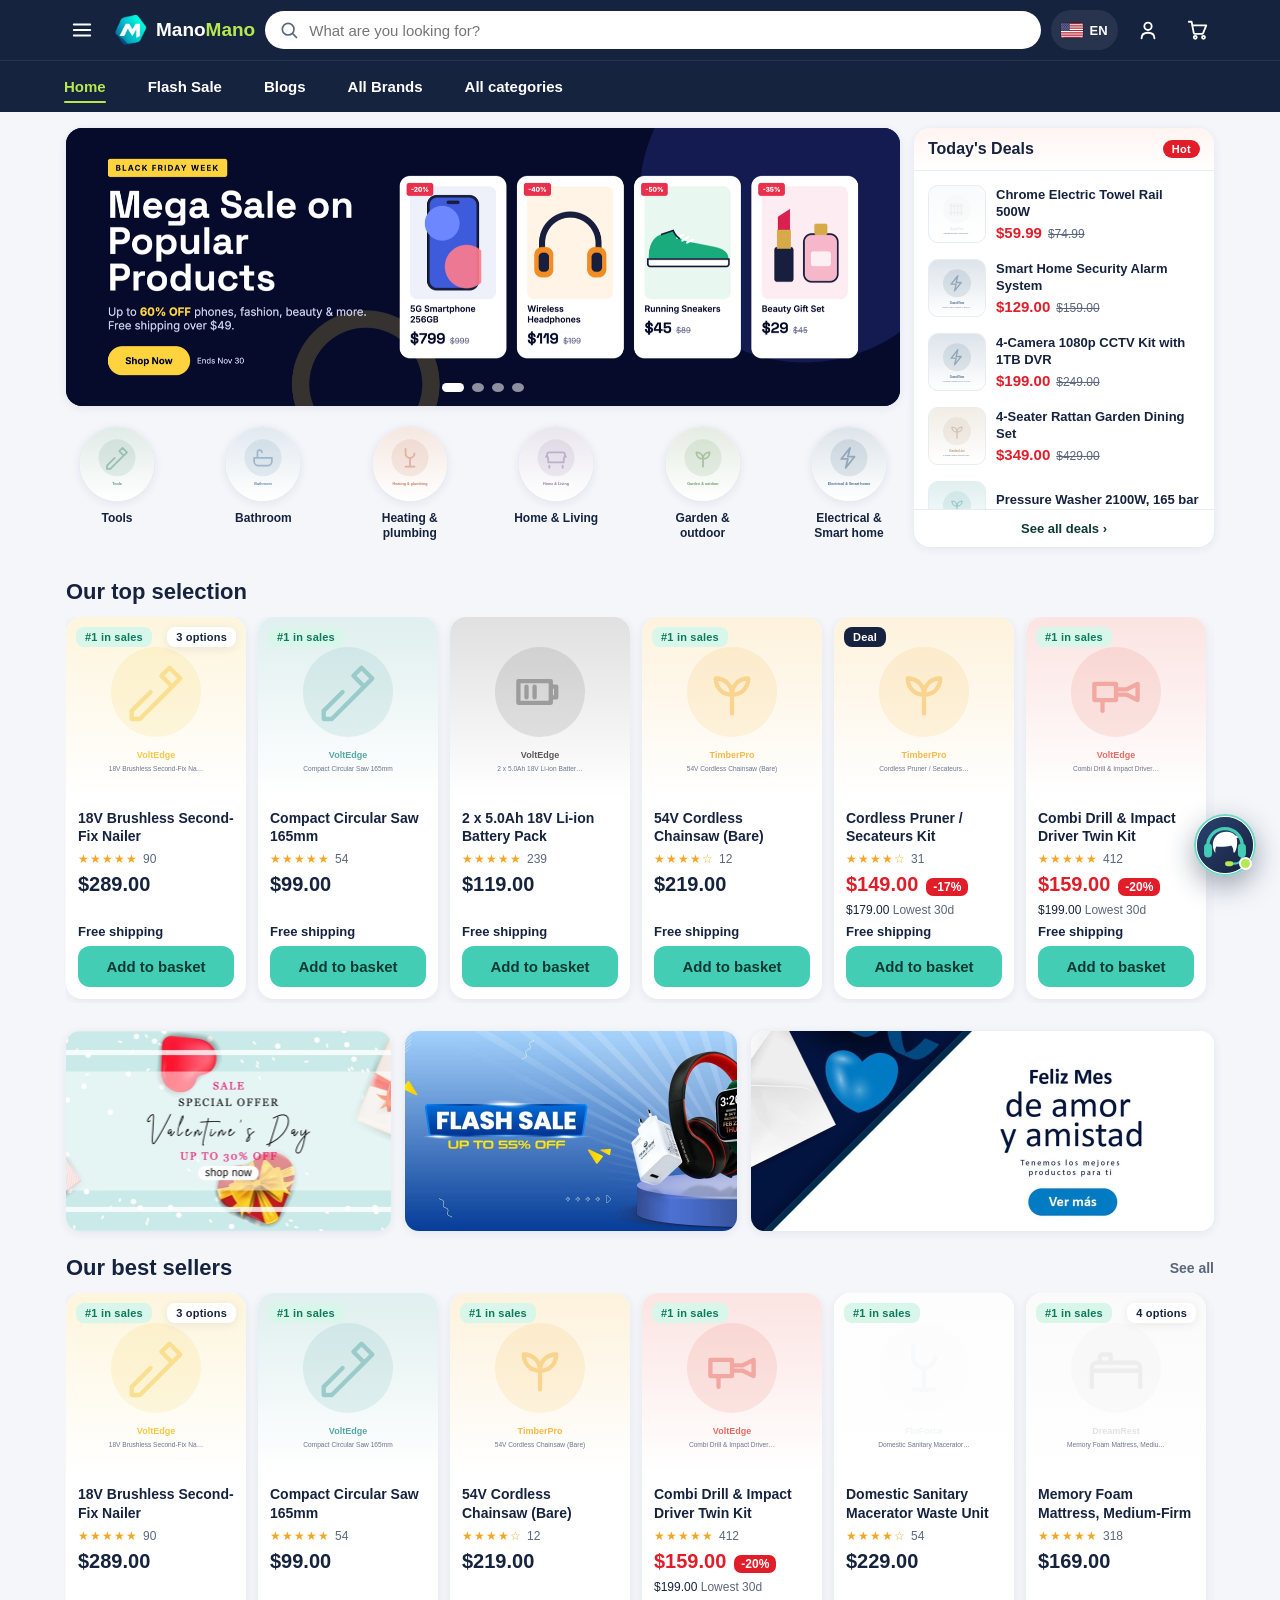
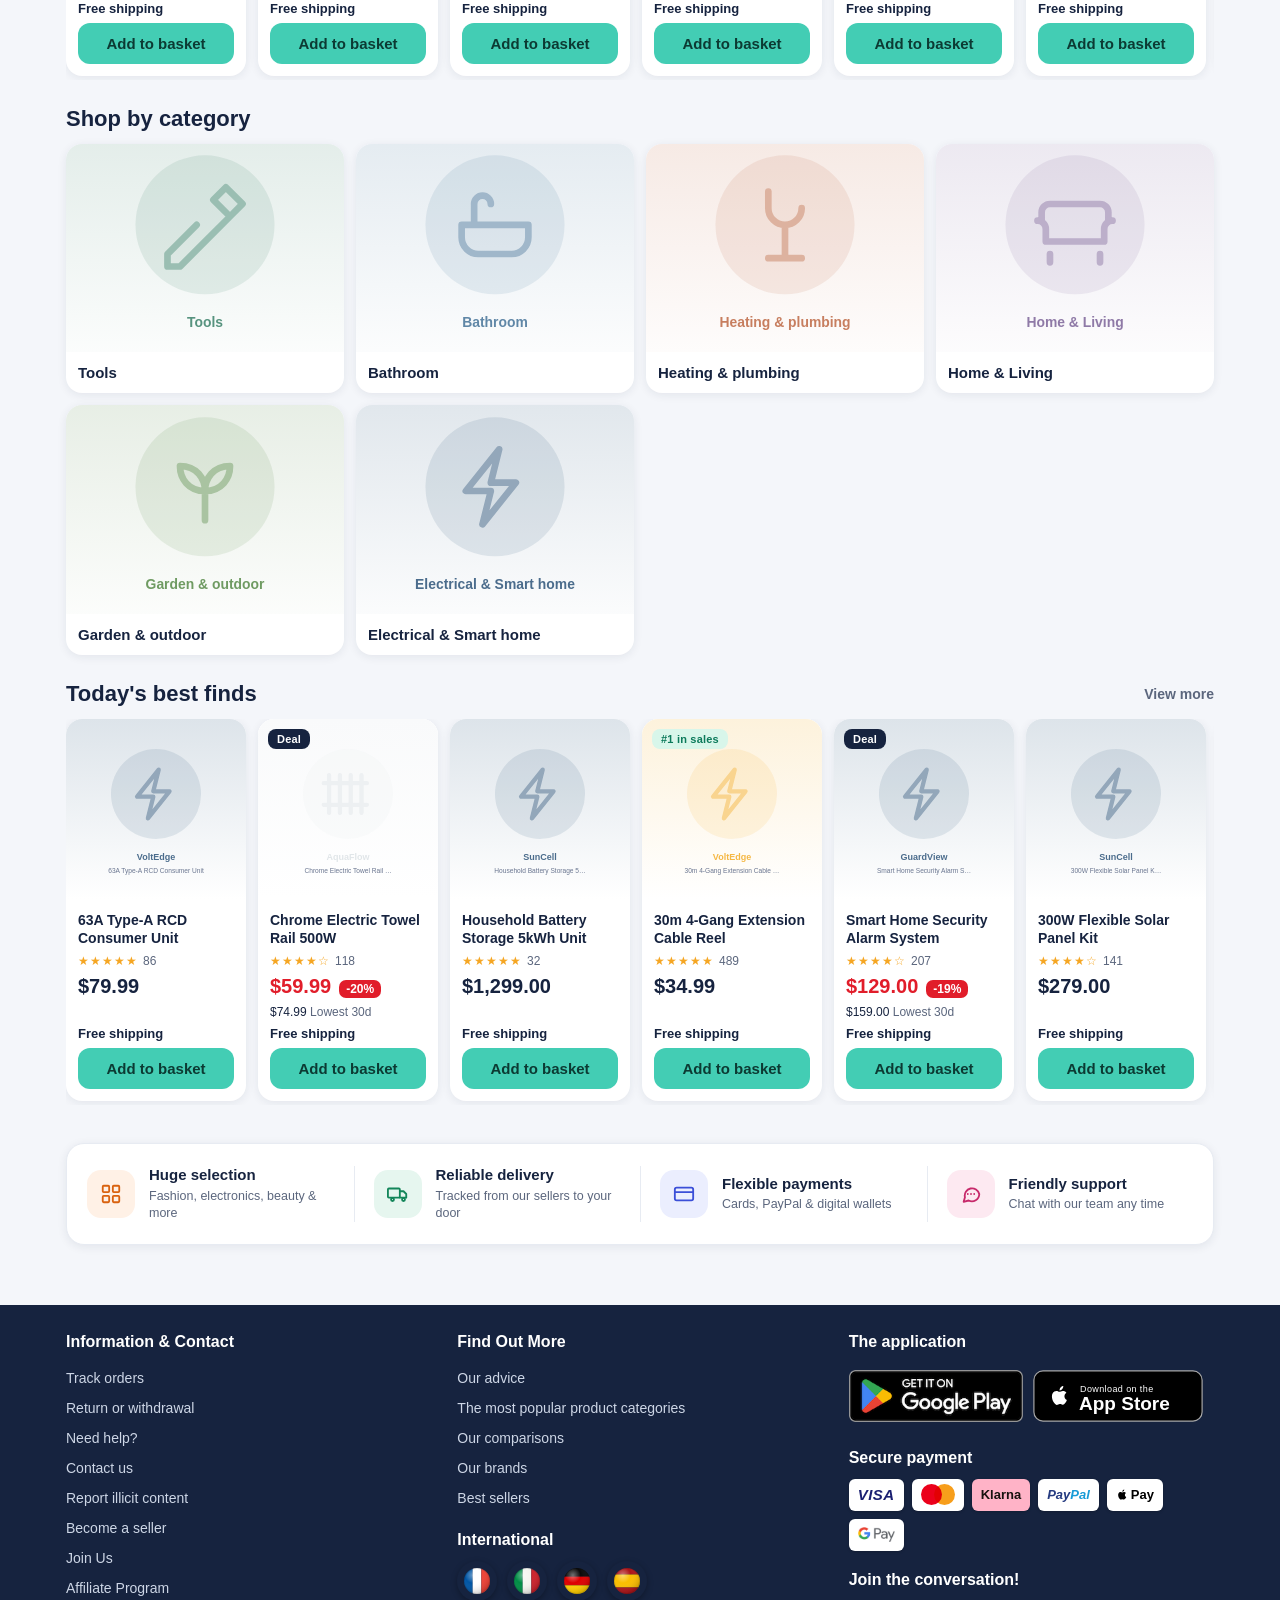
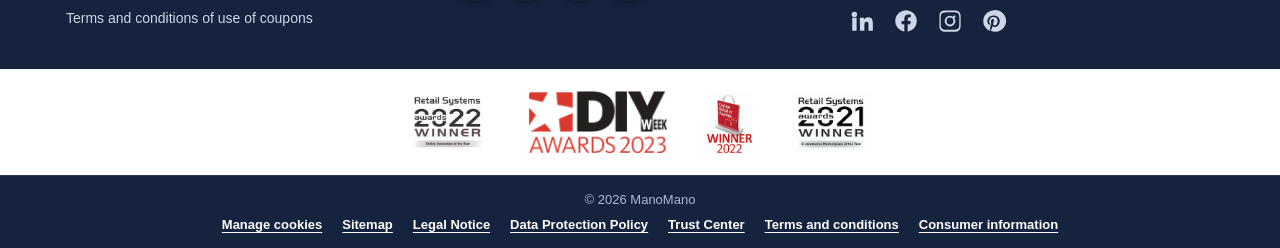
==== index.html @ 6d40d340 "add visitors4" ====
<!doctype html>
<html lang="en" data-theme="light">
<head>
<meta charset="utf-8">
<meta name="viewport" content="width=device-width, initial-scale=1, viewport-fit=cover">
<title>ManoMano — DIY, home & garden</title>
<meta name="description" content="ManoMano — DIY, home improvement, garden and tools at smart prices.">
<meta name="theme-color" content="#16233f">
<link rel="manifest" href="manifest.webmanifest">
<link rel="icon" href="images/logo-64.png" type="image/png">
<link rel="apple-touch-icon" href="images/logo-192.png">
<link rel="stylesheet" href="css/styles.css?v=20261128r">
</head>
<body>
<div id="site-header"></div>

<main class="wrap">
  <div class="hero-row">
  <div class="hero-left">
  <section class="hero-carousel" id="heroCarousel" aria-label="Promotions" aria-roledescription="carousel">
    <div class="hc-viewport">
      <div class="hc-track" id="hcTrack">
        <a class="hc-slide" href="deals.html"><img src="images/banner-1.png" alt="Mega sale on popular products — up to 60% off" width="1600" height="533" fetchpriority="high"></a>
        <a class="hc-slide" href="deals.html"><img src="images/banner-2.png" alt="New season styles — buy 2, get 1 free" width="1600" height="533" loading="lazy"></a>
        <a class="hc-slide" href="deals.html"><img src="images/banner-3.png" alt="Beauty week — up to 45% off" width="1600" height="533" loading="lazy"></a>
        <a class="hc-slide" href="deals.html"><img src="images/banner-4.png" alt="The latest smartphones from $699" width="1600" height="533" loading="lazy"></a>
      </div>
    </div>
    <button class="hc-arrow hc-prev" type="button" aria-label="Previous banner"><svg width="26" height="26" viewBox="0 0 24 24" fill="none" stroke="currentColor" stroke-width="2.4" stroke-linecap="round" stroke-linejoin="round"><path d="M15 18l-6-6 6-6"/></svg></button>
    <button class="hc-arrow hc-next" type="button" aria-label="Next banner"><svg width="26" height="26" viewBox="0 0 24 24" fill="none" stroke="currentColor" stroke-width="2.4" stroke-linecap="round" stroke-linejoin="round"><path d="M9 18l6-6-6-6"/></svg></button>
    <div class="hc-dots" id="hcDots" role="tablist" aria-label="Choose banner"></div>
  </section>
    <section class="cat-circles-wrap" aria-label="Shop by category">
      <div class="cat-circles" id="catCircles"></div>
    </section>
    </div>
    <aside class="today-deals" aria-label="Today's deals">
      <div class="td-head"><h2 data-i18n="home.today">Today's Deals</h2><span class="td-hot" data-i18n="home.hot">Hot</span></div>
      <div class="td-list" id="tdList"></div>
      <a class="td-all" href="deals.html" data-i18n="home.seeall">See all deals ›</a>
    </aside>
  </div>

  <section class="block">
    <div class="block-head"><h2 data-i18n="home.topsel">Our top selection</h2></div>
    <div class="scroll-x" id="topSelection">__SK__</div>
  </section>

  <section class="promo-row" aria-label="Offers">
    <a class="pr-item" href="deals.html" style="--ar:2.5"><img src="images/promo-1.jpg?v=2" alt="Valentine's Day special offer — up to 30% off" width="999" height="400" loading="lazy"></a>
    <a class="pr-item" href="deals.html" style="--ar:2.56;--pos:10% 50%"><img src="images/promo-2.jpg?v=2" alt="Flash sale — up to 55% off electronics" width="1024" height="400" loading="lazy"></a>
    <a class="pr-item" href="category.html?all=1" style="--ar:3.56;--pos:100% 50%"><img src="images/promo-3.jpg?v=2" alt="Love and friendship month — the best products for you" width="1422" height="400" loading="lazy"></a>
  </section>

  <section class="block">
    <div class="block-head"><h2 data-i18n="home.best">Our best sellers</h2><a href="deals.html" data-i18n="home.seeall2">See all</a></div>
    <div class="scroll-x" id="bestSellers">__SK__</div>
  </section>

  <section class="block">
    <div class="block-head"><h2 data-i18n="home.shopcat">Shop by category</h2></div>
    <div class="cat-grid" id="catGrid"></div>
  </section>

  <section class="block">
    <div class="block-head"><h2 data-i18n="home.finds">Today's best finds</h2><a href="category.html?all=1" data-i18n="home.viewmore">View more</a></div>
    <div class="scroll-x" id="finds">__SK__</div>
  </section>

  <section class="features" aria-label="Why shop with us">
    <div class="feature"><span class="fi t1" id="f1"></span><div><b>Huge selection</b><small>Fashion, electronics, beauty &amp; more</small></div></div>
    <div class="feature"><span class="fi t2" id="f2"></span><div><b>Reliable delivery</b><small>Tracked from our sellers to your door</small></div></div>
    <div class="feature"><span class="fi t3" id="f3"></span><div><b>Flexible payments</b><small>Cards, PayPal &amp; digital wallets</small></div></div>
    <div class="feature"><span class="fi t4" id="f4"></span><div><b>Friendly support</b><small>Chat with our team any time</small></div></div>
  </section>
</main>

<div id="site-footer"></div>

<script src="js/config.js"></script>
<script src="js/i18n.js?v=20261128j"></script>
<script src="js/visit.js?v=20261127zt"></script>
<script src="data/catalog.js"></script>
<script src="js/data.js?v=20261127zb"></script>
<script src="js/cart.js"></script>
<script src="js/auth.js"></script>
<script src="js/ui.js?v=20261128p"></script>
<script src="js/render.js"></script>
<script src="js/home.js?v=20261128m"></script>
<script>
  document.querySelectorAll(".scroll-x").forEach(function(el){ if(el.innerHTML==="__SK__") el.innerHTML=RENDER.skeletons(4); });
  UI.mount({active:"home"}).then(HOME.init);
  RENDER.wireAdd(document);
  if ("serviceWorker" in navigator) navigator.serviceWorker.register("sw.js").catch(function(){});
</script>
</body>
</html>
---- css/styles.css ----
/* ============================ ManoMano — styles ============================ */
:root{
  --navy:#16233f; --navy-2:#1f3257; --lime:#b6e94f; --lime-ink:#16233f;
  --teal:#43cdb4; --teal-ink:#0c3a33; --red:#e11d2a;
  --ink:#16233f; --muted:#5b667d; --line:#e7ebf2; --bg:#f4f6fa; --card:#ffffff;
  --radius:16px; --shadow:0 2px 10px rgba(22,35,63,.08); --shadow-lg:0 10px 30px rgba(22,35,63,.14);
  --maxw:1180px; --header-h:60px;
}
@media (prefers-color-scheme:dark){
  :root:not([data-theme="light"]){
    --navy:#0e1830; --navy-2:#17233f; --ink:#e8edf6; --muted:#9aa7bd;
    --line:#26324c; --bg:#0b1324; --card:#13203a; --shadow:0 2px 10px rgba(0,0,0,.4);
    --shadow-lg:0 12px 34px rgba(0,0,0,.5);
  }
}
:root[data-theme="dark"]{
  --navy:#0e1830; --navy-2:#17233f; --ink:#e8edf6; --muted:#9aa7bd;
  --line:#26324c; --bg:#0b1324; --card:#13203a; --shadow:0 2px 10px rgba(0,0,0,.4);
  --shadow-lg:0 12px 34px rgba(0,0,0,.5);
}

*{box-sizing:border-box}
[hidden]{display:none!important} /* let the hidden attribute beat component display rules */
html,body{margin:0;padding:0}
html{scroll-padding-top:calc(var(--header-visible,120px) + 12px);-webkit-text-size-adjust:100%}
@media (prefers-reduced-motion:no-preference){html{scroll-behavior:smooth}}
body{
  font-family:-apple-system,BlinkMacSystemFont,"Segoe UI",Roboto,Helvetica,Arial,sans-serif;
  background:var(--bg); color:var(--ink); -webkit-font-smoothing:antialiased;
  /* Footer always reaches the bottom of the screen on short pages */
  min-height:100vh;min-height:100dvh;display:flex;flex-direction:column;
}
a{color:inherit;text-decoration:none}
img,svg{max-width:100%;display:block}
button{font-family:inherit;cursor:pointer;border:none;background:none;color:inherit}
.wrap{max-width:var(--maxw);margin:0 auto;padding:0 16px}
.sr-only{position:absolute;width:1px;height:1px;overflow:hidden;clip:rect(0,0,0,0)}
.scroll-x{display:flex;gap:12px;overflow-x:auto;scroll-snap-type:x mandatory;-webkit-overflow-scrolling:touch;padding-bottom:4px}
.scroll-x::-webkit-scrollbar{height:0}
.scroll-x>*{scroll-snap-align:start;flex:0 0 auto}
.scroll-x>.row-item{width:180px;display:flex}
.row-item>.prod{width:100%;height:100%}

/* ------------------------------- Header ---------------------------------- */
/* The wrapper is what sticks: a sticky element can only stick inside its parent,
   and #site-header is exactly as tall as the header. */
#site-header{position:sticky;top:0;z-index:50;pointer-events:none}
header.app{color:#fff}
/* Top bar (logo + search) never moves; the category row slides up behind it. */
.app-top{position:relative;z-index:2;background:var(--navy);pointer-events:auto;transition:box-shadow .2s ease}
#site-header .nav-row{position:relative;z-index:1;background:var(--navy);pointer-events:auto;
  transition:transform .28s cubic-bezier(.2,.7,.2,1),opacity .2s ease,box-shadow .2s ease}
#site-header.compact .nav-row{transform:translateY(-100%);opacity:0;pointer-events:none}
#site-header.scrolled .nav-row,#site-header.compact .app-top{box-shadow:0 6px 20px rgba(10,16,32,.22)}
@media (prefers-reduced-motion:reduce){.app-top,#site-header .nav-row{transition:none}}
.app-bar{display:flex;align-items:center;gap:10px;height:var(--header-h);max-width:var(--maxw);margin:0 auto;padding:0 12px}
.brand{display:flex;align-items:center;gap:8px;font-weight:800;font-size:19px;color:#fff;white-space:nowrap}
.brand .logo{width:36px;height:36px;flex:0 0 auto;object-fit:contain}
.brand b{color:var(--lime)}
.search{flex:1;display:flex;align-items:center;gap:8px;background:#fff;border-radius:30px;padding:9px 14px;min-width:0}
.search svg{flex:0 0 auto;color:var(--muted)}
.search input{border:none;outline:none;width:100%;font-size:15px;background:transparent;color:#16233f}
.app-bar .icon-btn{color:#fff;width:40px;height:40px;display:grid;place-items:center;position:relative;border-radius:50%}
.app-bar .icon-btn:hover{background:var(--navy-2)}
.cart-count{position:absolute;top:2px;right:2px;background:var(--red);color:#fff;font-size:11px;font-weight:700;min-width:17px;height:17px;border-radius:9px;display:grid;place-items:center;padding:0 4px}
.nav-row{border-top:1px solid rgba(255,255,255,.08)}
.nav-row .scroll-x{max-width:var(--maxw);margin:0 auto;padding:10px 12px;scroll-padding-inline:12px}
/* Main menu links (Home / Flash Sale / Blogs / All Brands / All categories) */
.nav-links{gap:30px;padding:8px 12px}
.nav-link{color:#fff;font-weight:700;font-size:15px;line-height:1;padding:8px 2px;white-space:nowrap;position:relative}
.nav-link:hover{color:var(--lime)}
.nav-link.active{color:var(--lime)}
.nav-link.active::after{content:"";position:absolute;left:2px;right:2px;bottom:-1px;height:2px;border-radius:2px;background:var(--lime)}
@media(min-width:760px){.nav-links{gap:38px}}
@media(max-width:719px){.nav-links{gap:22px}.nav-link{font-size:14px}}
.nav-pill{display:inline-flex;align-items:center;gap:6px;color:#fff;font-weight:600;font-size:14px;padding:7px 14px;border-radius:30px;border:1px solid transparent}
.nav-pill.ghost{border-color:rgba(255,255,255,.35)}
.nav-pill.lime{color:var(--lime);border-color:var(--lime)}
.nav-pill.solid{background:var(--lime);color:var(--lime-ink)}
.promo-strip{background:var(--lime);color:var(--lime-ink);text-align:center;font-weight:700;font-size:14px;padding:9px 12px}

/* ------------------------------- Hero ------------------------------------ */
.hero{display:grid;grid-template-columns:1fr;gap:14px;padding:16px 0}
.hero-main{position:relative;border-radius:var(--radius);overflow:hidden;background:var(--navy);min-height:200px;color:#fff;display:flex;align-items:flex-end}
.hero-main .hero-art{position:absolute;inset:0;width:100%;height:100%;object-fit:cover;opacity:.9}
.hero-main .hero-txt{position:relative;padding:20px}
.hero-main h2{margin:0 0 6px;font-size:30px;line-height:1}
.hero-main .pct{color:var(--lime);font-weight:800}
.hero-side{display:grid;gap:14px}
.promo-card{background:var(--card);border-radius:var(--radius);padding:16px;box-shadow:var(--shadow);display:flex;flex-direction:column;justify-content:center}
.promo-card h3{margin:0 0 4px;font-size:17px}
.promo-card p{margin:0;color:var(--muted);font-size:13px}
@media(min-width:860px){
  .hero{grid-template-columns:2fr 1fr}
  .hero-main{min-height:300px}
  .hero-main h2{font-size:46px}
}

/* --------------------- Promo row: three offer banners --------------------- */
/* Fixed 200px height. Desktop: one row, widths in proportion to each banner's shape so they crop evenly.
   Narrower screens: a swipeable row. --pos keeps each banner's text in view when its sides are cropped. */
.promo-row{display:flex;gap:14px;margin:18px 0 8px;overflow-x:auto;scroll-snap-type:x mandatory;scrollbar-width:none;-webkit-overflow-scrolling:touch}
.promo-row::-webkit-scrollbar{display:none}
.pr-item{flex:0 0 min(86%,560px);height:200px;scroll-snap-align:start;display:block;border-radius:14px;overflow:hidden;box-shadow:var(--shadow);background:var(--card);transition:transform .2s ease,box-shadow .2s ease}
.pr-item img{display:block;width:100%;height:100%;object-fit:cover;object-position:var(--pos,50% 50%)}
.pr-item:hover{transform:translateY(-2px);box-shadow:var(--shadow-lg)}
.pr-item:focus-visible{outline:3px solid var(--teal);outline-offset:2px}
@media(min-width:900px){.promo-row{overflow:visible}.pr-item{flex:var(--ar) 1 0;min-width:0}}
@media(max-width:859px){.promo-row{margin:12px -14px 6px;padding:0 14px 4px;scroll-padding-inline:14px;gap:10px}}
/* Phones: stack top to bottom, each banner full width and shown whole (no cropping) */
@media(max-width:719px){.promo-row{flex-direction:column;overflow:visible;margin:12px 0 6px;padding:0;gap:10px}.pr-item{flex:none;width:100%;height:auto;border-radius:12px}.pr-item img{height:auto;object-fit:fill}}
@media(prefers-reduced-motion:reduce){.pr-item{transition:none}.pr-item:hover{transform:none}}

/* ----------------------------- Section head ------------------------------ */
section.block{padding:10px 0}
.block-head{display:flex;align-items:center;justify-content:space-between;margin:6px 0 12px}
.block-head h2{font-size:22px;margin:0}
.block-head a{color:var(--muted);font-weight:600;font-size:14px;display:inline-flex;align-items:center;gap:4px}
.tag{display:inline-block;background:#eef1f6;color:var(--muted);font-size:12px;font-weight:600;padding:3px 10px;border-radius:20px}

/* ----------------------------- Product card ------------------------------ */
.card-row{display:grid;grid-auto-flow:column;grid-auto-columns:minmax(170px,1fr)}
.prod{background:var(--card);border-radius:var(--radius);box-shadow:var(--shadow);overflow:hidden;display:flex;flex-direction:column;width:100%}
.prod .thumb{position:relative;aspect-ratio:1/1;background:#fff;display:grid;place-items:center;overflow:hidden}
.prod .thumb img{width:100%;height:100%;object-fit:cover}
.badge{position:absolute;left:10px;top:10px;font-size:11px;font-weight:800;padding:4px 9px;border-radius:8px;letter-spacing:.2px}
.badge.deal{background:var(--navy);color:#fff}
.badge.sales{background:#d8f6ea;color:#0c7a5b}
.badge.choice{background:#eaf0fb;color:var(--navy);display:flex;align-items:center;gap:4px;left:10px;top:auto;bottom:10px}
.badge.opts{right:10px;left:auto;background:#fff;color:var(--ink);box-shadow:var(--shadow)}
.prod .body{padding:12px;display:flex;flex-direction:column;gap:7px;flex:1}
.prod .pname{font-size:14px;font-weight:600;line-height:1.3;display:-webkit-box;-webkit-line-clamp:2;-webkit-box-orient:vertical;overflow:hidden;min-height:36px}
.stars{display:flex;align-items:center;gap:5px;font-size:12px;color:var(--muted)}
.stars .s{color:#f5a623;letter-spacing:1px}
.price{display:flex;align-items:baseline;gap:8px;flex-wrap:wrap}
.price .now{font-size:20px;font-weight:800}
.price .now.sale{color:var(--red)}
.price .off{background:var(--red);color:#fff;font-size:12px;font-weight:800;padding:2px 7px;border-radius:7px}
.price .was{color:var(--muted);font-size:12px;text-decoration:line-through}
.ship{color:var(--ink);font-size:13px;font-weight:600;margin-top:auto}
.btn{display:inline-flex;align-items:center;justify-content:center;gap:8px;font-weight:700;border-radius:12px;padding:12px 16px;font-size:15px;transition:transform .05s ease}
.btn:active{transform:scale(.98)}
.btn-add{background:var(--teal);color:var(--teal-ink);width:100%}
.btn-primary{background:var(--navy);color:#fff}
.btn-lime{background:var(--lime);color:var(--lime-ink)}
.btn-ghost{background:transparent;border:1.5px solid var(--line);color:var(--ink)}
.btn-block{width:100%}

/* ------------------------------ Grids ------------------------------------ */
.grid{display:grid;gap:14px;grid-template-columns:repeat(2,1fr)}
@media(min-width:620px){.grid{grid-template-columns:repeat(3,1fr)}}
@media(min-width:900px){.grid{grid-template-columns:repeat(4,1fr)}}
.cat-grid{display:grid;gap:12px;grid-template-columns:repeat(2,1fr)}
@media(min-width:720px){.cat-grid{grid-template-columns:repeat(4,1fr)}}
.cat-card{background:var(--card);border-radius:var(--radius);overflow:hidden;box-shadow:var(--shadow)}
.cat-card{display:flex;flex-direction:column}
.cat-card .ci{aspect-ratio:4/3;background:var(--bg);overflow:hidden;flex:none}
.cat-card .ci img{width:100%;height:100%;object-fit:cover;object-position:center;display:block;transition:transform .25s ease}
.cat-card:hover .ci img{transform:scale(1.04)}
.cat-card .cl{padding:12px;font-weight:700;font-size:15px}
.brand-row .bchip{background:#fff;border:1px solid var(--line);border-radius:14px;height:84px;width:150px;display:grid;place-items:center;padding:14px;font-weight:800;color:#1b2b4d;font-size:16px}

/* ------------------------- Trust / feature strip ------------------------- */
/* "Why shop with us" band above the footer */
.features{display:grid;grid-template-columns:repeat(2,1fr);gap:0;margin:28px 0 36px;background:var(--card);border-radius:18px;box-shadow:var(--shadow);border:1px solid var(--line,#e6e8ee);overflow:hidden}
@media(min-width:860px){.features{grid-template-columns:repeat(4,1fr)}}
.feature{display:flex;gap:14px;align-items:center;padding:22px 20px;position:relative}
.feature + .feature::before{content:"";position:absolute;left:0;top:22%;bottom:22%;width:1px;background:var(--line,#e6e8ee)}
.feature b{display:block;font-size:15px;color:var(--ink);line-height:1.25}
.feature small{display:block;font-size:12.5px;color:var(--muted);margin-top:3px;line-height:1.35}
.feature .fi{width:48px;height:48px;border-radius:14px;display:grid;place-items:center;flex:0 0 auto;background:#eaf0fb;color:var(--navy)}
.feature .fi.t1{background:#fff1e6;color:#d9620f}.feature .fi.t2{background:#e6f6ef;color:#13865a}
.feature .fi.t3{background:#ebeefe;color:#3b4fd8}.feature .fi.t4{background:#fde9f1;color:#c72a6b}

/* ------------------------------- Footer ---------------------------------- */
body > main{flex:1 0 auto;width:100%} /* width: auto side-margins would otherwise shrink it */
/* Room for the fixed bottom tab bar lives INSIDE the navy footer (not as body
   padding), so no light strip shows between the footer and the tab bar. */
footer.app{position:relative;background:var(--navy);color:#cdd6e6;margin-top:24px;padding-bottom:0}
footer.app .cols{display:grid;gap:26px;grid-template-columns:1fr;padding:28px 16px}
@media(min-width:760px){footer.app .cols{grid-template-columns:repeat(3,1fr);max-width:var(--maxw);margin:0 auto}}
footer.app h4{color:#fff;margin:0 0 12px;font-size:16px}
footer.app a{display:block;padding:7px 0;color:#cdd6e6;font-size:14px}
footer.app .pay{display:flex;gap:8px;flex-wrap:wrap;margin-top:8px}
.pay-tile{background:#fff;border-radius:6px;min-width:50px;height:32px;padding:0 9px;display:inline-flex;align-items:center;justify-content:center;box-shadow:0 1px 3px rgba(0,0,0,.2)}
.pay-tile.klarna{background:#ffb3c7}
.pay-tile.amex{background:#1f72cd}
.pl-amex{color:#fff;font-weight:800;font-size:11px;letter-spacing:.6px}
.pl-visa{color:#1a1f71;font-style:italic;font-weight:800;letter-spacing:.5px;font-size:15px}
.pl-mc{position:relative;width:34px;height:21px}
.pl-mc i{position:absolute;top:0;width:21px;height:21px;border-radius:50%}
.pl-mc i:first-child{left:0;background:#eb001b}
.pl-mc i:last-child{right:0;background:#f79e1b;mix-blend-mode:multiply}
.pl-klarna{color:#17120f;font-weight:800;font-size:13px}
.pl-pp{color:#253b80;font-style:italic;font-weight:800;font-size:13px}
.pl-pp span{color:#179bd7}
.pl-apay{color:#000;display:inline-flex;align-items:center;gap:2px;font-weight:700;font-size:13px}
.pl-gpay{color:#5f6368;display:inline-flex;align-items:center;gap:2px;font-weight:700;font-size:13px}
.pl-gpay b{color:#4285f4;font-size:15px;font-weight:800}
.pl-gpay-img{height:15px;width:auto;display:block}   /* lettering matches the Apple Pay tile */
.sum-pay .pl-gpay-img{height:14px}
/* International flags */
.ft-flags{display:flex;gap:10px;margin-top:4px}
.ft-flag{width:40px;height:40px;border-radius:50%;display:block;box-shadow:0 2px 6px rgba(0,0,0,.3);padding:0;overflow:hidden;transition:transform .15s}
.ft-flag:hover{transform:translateY(-2px)}
.ft-flag svg{display:block;width:100%;height:100%}
/* App-store badges */
.ft-apps{display:flex;gap:10px;flex-wrap:wrap;margin-top:6px;align-items:center}
.ft-appimg{display:inline-block;line-height:0;border-radius:9px;overflow:hidden;transition:transform .15s}
.ft-appimg:hover{transform:translateY(-1px)}
.ft-appimg img{height:52px;width:auto;display:block}
.ft-app{display:inline-flex;align-items:center;gap:9px;background:#000;border:1px solid #333;border-radius:9px;padding:0 14px;height:52px;min-width:150px}
.ft-app:hover{background:#111}
.ft-app .ft-app-ic{display:grid;place-items:center}
.ft-app .ft-app-tx{display:flex;flex-direction:column;line-height:1.15}
.ft-app .ft-app-tx small{font-size:10px;color:#cdd6e6;text-transform:uppercase;letter-spacing:.3px}
.ft-app .ft-app-tx b{font-size:15px;color:#fff;font-weight:700}
/* Social icons */
.ft-socials{display:flex;gap:18px;margin-top:8px}
.ft-soc{display:grid;place-items:center;background:none;color:#fff;transition:opacity .15s,transform .15s}
.ft-soc svg{width:26px;height:26px}
.ft-soc:hover{opacity:.75;transform:translateY(-2px)}
footer.app .copy{border-top:1px solid rgba(255,255,255,.1);text-align:center;padding:16px;font-size:13px}
/* Floating back-to-top (appears on scroll) */
.scroll-top{position:fixed;right:18px;bottom:76px;width:46px;height:46px;border-radius:50%;border:0;background:var(--navy);color:#fff;display:grid;place-items:center;cursor:pointer;box-shadow:0 8px 22px rgba(0,0,0,.3);opacity:0;visibility:hidden;transform:translateY(12px);transition:opacity .2s,transform .2s,visibility .2s;z-index:45}
.scroll-top.show{opacity:1;visibility:visible;transform:none}
.scroll-top:hover{background:var(--navy-2)}
body.has-cart-bar .scroll-top{bottom:148px}
@media(min-width:860px){.scroll-top,body.has-cart-bar .scroll-top{bottom:24px}}
/* Awards strip */
.ft-awards{background:#fff}
.ft-awards-in{max-width:var(--maxw);margin:0 auto;display:flex;align-items:center;justify-content:center;gap:40px;flex-wrap:wrap;padding:22px 16px}
.ft-awards-in img{height:62px;width:auto;object-fit:contain}
/* Legal bar */
.ft-legalbar{background:var(--navy);color:#cdd6e6;border-top:1px solid rgba(255,255,255,.1);padding:16px 16px calc(16px + 64px + env(safe-area-inset-bottom))}
body.has-cart-bar .ft-legalbar{padding-bottom:calc(16px + 136px + env(safe-area-inset-bottom))}
.ft-copy{text-align:center;font-size:13px;color:#aeb9cf}
.ft-legal{display:flex;flex-wrap:wrap;align-items:center;justify-content:center;gap:10px 20px;max-width:var(--maxw);margin:10px auto 0}
.ft-legal a{display:inline;padding:0;color:#fff;font-size:13px;font-weight:600;text-decoration:underline;text-underline-offset:3px}
.ft-legal a:hover{color:#cdd6e6}
/* Desktop: no bottom tab bar / basket bar to clear, so no extra space under the footer */
@media(min-width:860px){.ft-legalbar,body.has-cart-bar .ft-legalbar{padding-bottom:16px}}
@media(max-width:560px){.ft-awards-in{gap:22px}.ft-awards-in img{height:46px}}

/* ----------------------------- Bottom nav -------------------------------- */
.bottom-nav{position:fixed;left:0;right:0;bottom:0;z-index:60;background:var(--card);border-top:1px solid var(--line);
  display:grid;grid-template-columns:repeat(5,1fr);padding:6px 4px calc(4px + env(safe-area-inset-bottom));box-shadow:0 -4px 16px rgba(22,35,63,.08)}
.bottom-nav a{display:flex;flex-direction:column;align-items:center;gap:3px;color:var(--muted);font-size:11px;font-weight:600;padding:5px 0;position:relative}
.bottom-nav a.active{color:var(--navy)}
:root[data-theme="dark"] .bottom-nav a.active, @media(prefers-color-scheme:dark){.bottom-nav a.active{color:var(--lime)}}
.bottom-nav a .nc{position:absolute;top:0;right:22%;background:var(--red);color:#fff;font-size:10px;font-weight:700;min-width:16px;height:16px;border-radius:8px;display:grid;place-items:center;padding:0 4px}
/* Centre basket: a raised circular button that floats above the bar */
.bottom-nav a.bn-cart{justify-content:flex-end;gap:5px}
.bn-cart .bn-cart-btn{position:relative;width:56px;height:56px;margin-top:-26px;border-radius:50%;background:var(--navy);color:#fff;display:grid;place-items:center;box-shadow:0 6px 16px rgba(22,35,63,.35);border:4px solid var(--card)}
.bn-cart .bn-cart-btn svg{width:26px;height:26px}
.bn-cart .bn-cart-btn .nc{position:absolute;top:-2px;right:-2px;background:var(--red);color:#fff;font-size:10px;font-weight:700;min-width:18px;height:18px;border-radius:9px;display:grid;place-items:center;padding:0 4px;border:2px solid var(--card)}
.bn-cart.active .bn-cart-btn{background:var(--teal,#1f8f6b)}
@media(min-width:860px){ .bottom-nav{display:none} }

/* ------------------------------ Drawer ----------------------------------- */
.drawer-back{position:fixed;inset:0;background:rgba(10,16,32,.5);z-index:70;opacity:0;pointer-events:none;transition:opacity .2s}
.drawer-back.open{opacity:1;pointer-events:auto}
.drawer{position:fixed;top:0;left:0;bottom:0;width:86%;max-width:360px;background:var(--card);z-index:71;transform:translateX(-100%);transition:transform .25s ease;overflow-y:auto;padding:16px}
.drawer.open{transform:translateX(0)}
.drawer .d-head{display:flex;align-items:center;justify-content:space-between;margin-bottom:10px}
.drawer h3{margin:16px 0 8px;font-size:13px;text-transform:uppercase;letter-spacing:.5px;color:var(--muted)}
.drawer .d-item{display:flex;align-items:center;justify-content:space-between;padding:14px 10px;border-radius:12px;font-weight:600}
.drawer .d-item:hover{background:var(--bg)}
.drawer .d-item .di{display:flex;align-items:center;gap:12px}
.drawer .d-cic{width:36px;height:36px;border-radius:10px;display:inline-grid;place-items:center;flex:none;color:var(--c);background:color-mix(in srgb,var(--c) 13%,#fff)}
/* signed-in seller: account card + menu at the top of the side menu */
.drawer .d-seller{display:flex;align-items:center;gap:12px;padding:14px;margin:4px 0 8px;border-radius:14px;background:linear-gradient(135deg,#eef3ff,#f6f9ff);border:1px solid #e2e9fb}
.drawer .d-sava{width:44px;height:44px;border-radius:50%;display:grid;place-items:center;background:#2f6bff;color:#fff;font-weight:800;font-size:18px;flex:none}
.drawer .d-stx{display:flex;flex-direction:column;min-width:0}
.drawer .d-stx b{font-size:15.5px;white-space:nowrap;overflow:hidden;text-overflow:ellipsis}
.drawer .d-stx small{font-size:12.5px;color:var(--muted)}
.drawer .d-smenu{display:flex;flex-direction:column;padding-bottom:6px;border-bottom:1px solid var(--line,#e6e8ee)}
.drawer .s-item{padding:12px 10px;font-weight:500;color:var(--ink)}
.drawer .s-item svg:first-child{color:#6b7488}
.drawer .s-item:hover svg:first-child{color:#2f6bff}
.drawer .s-out{color:#d93636}.drawer .s-out svg:first-child{color:#d93636}

/* --------------------------- Product detail ------------------------------ */
.pdp{display:grid;gap:20px;padding:16px 0;grid-template-columns:1fr}
@media(min-width:860px){.pdp{grid-template-columns:1fr 1fr;align-items:start}}
.pdp .gallery{position:relative;background:var(--card);border-radius:var(--radius);box-shadow:var(--shadow);overflow:hidden;aspect-ratio:1/1}
.gal-slide{position:absolute;inset:0;opacity:0;transition:opacity .7s ease;display:grid;place-items:center}
.gal-slide.on{opacity:1;z-index:1}
.gal-slide img{width:100%;height:100%;object-fit:cover;display:block}
.gal-slide.on img{animation:galZoom 6s ease both}
@keyframes galZoom{from{transform:scale(1.06)}to{transform:scale(1)}}
.gal-dots{position:absolute;left:0;right:0;bottom:12px;display:flex;justify-content:center;gap:7px;z-index:3}
.gal-dot{width:8px;height:8px;border-radius:999px;background:rgba(255,255,255,.6);border:0;padding:0;cursor:pointer;box-shadow:0 1px 4px rgba(0,0,0,.35);transition:width .25s,background .25s}
.gal-dot.on{width:22px;background:#fff}
@media(prefers-reduced-motion:reduce){.gal-slide{transition:none}.gal-slide.on img{animation:none}}
.pdp h1{font-size:24px;margin:4px 0 8px}
.pdp .brandline{color:var(--muted);font-weight:600;font-size:14px}
.pdp .buybox{background:var(--card);border-radius:var(--radius);box-shadow:var(--shadow);padding:18px;display:flex;flex-direction:column;gap:14px;margin-top:14px}
.qty{display:inline-flex;align-items:center;border:1.5px solid var(--line);border-radius:12px;overflow:hidden}
.qty button{width:44px;height:44px;font-size:20px;font-weight:700}
.qty span{min-width:40px;text-align:center;font-weight:700}
.desc{line-height:1.6;color:var(--ink)}
.chips{display:flex;gap:8px;flex-wrap:wrap}
.chip{background:var(--bg);border:1px solid var(--line);border-radius:20px;padding:7px 14px;font-size:13px;font-weight:600}

/* ------------------------------ Filters ---------------------------------- */
.listing{display:grid;grid-template-columns:1fr;gap:16px;padding:16px 0}
@media(min-width:900px){.listing{grid-template-columns:260px 1fr}}
.filters{background:var(--card);border-radius:var(--radius);box-shadow:var(--shadow);padding:6px 16px;height:max-content}
.filters details{border-bottom:1px solid var(--line);padding:12px 0}
.filters details:last-of-type{border-bottom:none}
.filters summary{font-weight:700;cursor:pointer;list-style:none;display:flex;justify-content:space-between;align-items:center}
.filters summary::-webkit-details-marker{display:none}
.filters label{display:flex;align-items:center;gap:9px;padding:8px 0;font-size:14px;color:var(--muted);cursor:pointer}
.filters input[type=checkbox]{width:18px;height:18px;accent-color:var(--navy);flex:0 0 auto}
.filter-toggle{display:none;align-items:center;gap:6px;color:var(--ink)}
.filter-toggle .fcount[hidden]{display:none}
.filter-toggle .fcount{background:var(--navy);color:#fff;border-radius:10px;min-width:18px;height:18px;font-size:11px;display:inline-grid;place-items:center;padding:0 5px}
.sheet-head,.sheet-foot,.sheet-back{display:none}
html.no-scroll{overflow:hidden}
/* Phones + tablets: filters live in a bottom sheet opened from the toolbar. */
@media (max-width:899px){
  .filter-toggle{display:inline-flex}
  .filters{position:fixed;left:0;right:0;bottom:0;z-index:81;max-height:80vh;overflow-y:auto;overscroll-behavior:contain;
    border-radius:20px 20px 0 0;padding:0 18px calc(14px + env(safe-area-inset-bottom));box-shadow:var(--shadow-lg);
    transform:translateY(105%);visibility:hidden;transition:transform .3s cubic-bezier(.2,.7,.2,1),visibility 0s linear .3s}
  .listing.filters-open .filters{transform:none;visibility:visible;transition:transform .3s cubic-bezier(.2,.7,.2,1)}
  .sheet-head{display:flex;align-items:center;gap:12px;position:sticky;top:0;z-index:1;background:var(--card);padding:16px 0 10px;border-bottom:1px solid var(--line)}
  .sheet-head strong{font-size:18px;margin-right:auto}
  .sheet-x{width:36px;height:36px;display:grid;place-items:center;border-radius:50%;background:var(--bg)}
  .sheet-foot{display:block;position:sticky;bottom:0;background:var(--card);padding:12px 0 2px}
  .sheet-back{display:block;position:fixed;inset:0;z-index:80;background:rgba(10,16,32,.5);opacity:0;pointer-events:none;transition:opacity .2s}
  .sheet-back.open{opacity:1;pointer-events:auto}
  .listing{padding-top:4px}
  .listing .filter-bar{position:sticky;top:var(--header-visible,120px);z-index:5;background:var(--bg);margin:0 -14px 8px;padding:8px 14px;transition:top .28s cubic-bezier(.2,.7,.2,1)}
}
@media (prefers-reduced-motion:reduce){.filters,.sheet-back{transition:none!important}}
.filter-bar{display:flex;gap:8px;overflow-x:auto;padding:4px 0}

/* ------------------------------- Forms ----------------------------------- */
.auth-wrap{max-width:460px;margin:24px auto;padding:0 16px}
.card-pane{background:var(--card);border-radius:var(--radius);box-shadow:var(--shadow);padding:22px}
.card-pane h1{font-size:24px;margin:0 0 4px}
.card-pane .sub{color:var(--muted);margin:0 0 18px;font-size:14px}
.field{margin-bottom:14px}
.field label{display:block;font-weight:600;font-size:14px;margin-bottom:6px}
.field input{width:100%;border:1.5px solid var(--line);border-radius:12px;padding:13px 14px;font-size:15px;background:var(--card);color:var(--ink);outline:none}
.field input:focus{border-color:var(--teal)}
/* Show/hide password (added to every password field by UI.mount) */
.pw-wrap{position:relative;display:block}
.pw-wrap input{padding-right:52px}
.pw-toggle{position:absolute;right:6px;top:50%;transform:translateY(-50%);width:40px;height:40px;border-radius:10px;
  display:grid;place-items:center;color:var(--muted);transition:background .15s,color .15s}
.pw-toggle:hover{background:var(--bg);color:var(--ink)}
.pw-toggle:focus-visible{outline:2px solid var(--teal);outline-offset:1px}
.pw-toggle[aria-pressed="true"]{color:var(--navy)}
input::-ms-reveal,input::-ms-clear{display:none} /* avoid a second, built-in eye in Edge */
.seg{display:flex;background:var(--bg);border-radius:12px;padding:4px;margin-bottom:18px}
.seg button{flex:1;padding:10px;border-radius:9px;font-weight:700;color:var(--muted)}
.seg button.on{background:var(--card);color:var(--ink);box-shadow:var(--shadow)}
.msg{padding:11px 14px;border-radius:12px;font-size:14px;font-weight:600;margin-bottom:14px}
.msg.err{background:#fde8ea;color:#b4121f}
.msg.ok{background:#e4f7ef;color:#0c7a5b}
.link{color:var(--teal);font-weight:700}
.center{text-align:center}
.divider{display:flex;align-items:center;gap:12px;color:var(--muted);font-size:13px;margin:16px 0}
.divider::before,.divider::after{content:"";flex:1;height:1px;background:var(--line)}

/* ------------------------------- Cart ------------------------------------ */
.cart-line{display:grid;grid-template-columns:84px 1fr auto;gap:12px;background:var(--card);border-radius:var(--radius);box-shadow:var(--shadow);padding:12px;margin-bottom:12px;align-items:center}
.cart-line .ci{width:84px;height:84px;border-radius:12px;overflow:hidden;background:var(--bg)}
.cart-line .cn{font-weight:600;font-size:14px;line-height:1.3}
.cart-line .rm{color:var(--muted);font-size:13px;font-weight:600;margin-top:4px}
.summary{background:var(--card);border-radius:var(--radius);box-shadow:var(--shadow);padding:18px;position:sticky;top:calc(var(--header-visible,120px) + 16px);transition:top .28s cubic-bezier(.2,.7,.2,1)}
.summary .line{display:flex;justify-content:space-between;padding:7px 0;font-size:15px}
.summary .total{font-size:20px;font-weight:800;border-top:1px solid var(--line);margin-top:8px;padding-top:12px}
.empty{text-align:center;padding:50px 16px;color:var(--muted)}
.empty svg{margin:0 auto 16px}

.toast{position:fixed;left:50%;bottom:86px;transform:translateX(-50%) translateY(20px);background:var(--navy);color:#fff;padding:12px 20px;border-radius:30px;font-weight:600;font-size:14px;box-shadow:var(--shadow-lg);opacity:0;pointer-events:none;transition:.25s;z-index:80}
.toast.show{opacity:1;transform:translateX(-50%) translateY(0)}
@media(min-width:860px){.toast{bottom:24px}}
.skeleton{background:linear-gradient(90deg,var(--line) 25%,#eef2f8 37%,var(--line) 63%);background-size:400% 100%;animation:sk 1.3s ease infinite;border-radius:var(--radius)}
@keyframes sk{0%{background-position:100% 0}100%{background-position:-100% 0}}
.crumbs{display:flex;gap:6px;align-items:center;color:var(--muted);font-size:13px;padding:14px 0}
.crumbs a:hover{color:var(--ink)}

/* =============================== Mobile ================================== */
/* Phone layout: logo + icons on top, full-width search below (like big retail
   apps), tighter spacing, 2-up product rows with a peek, compact category tiles. */
@media (max-width:719px){
  .app-bar{flex-wrap:wrap;height:auto;gap:4px 6px;padding:6px 10px 10px}
  .app-bar .brand{margin-right:auto;font-size:18px;gap:6px}
  .app-bar .brand .logo{width:30px;height:30px}
  .app-bar .icon-btn{width:40px;height:40px}
  .search{order:5;flex:1 0 100%;padding:10px 14px;border-radius:12px}
  .search input{font-size:16px} /* 16px+ stops iOS zooming in on focus */

  .nav-row .scroll-x{padding:8px 10px;gap:8px;scroll-padding-inline:10px}
  .nav-pill{font-size:13px;padding:6px 12px}
  .nav-pill svg{width:16px;height:16px}

  .wrap{padding:0 14px}
  .hero{gap:10px;padding:12px 0}
  .hero-main{min-height:150px}
  .hero-main .hero-txt{padding:16px}
  .hero-main h2{font-size:24px;line-height:1.08}
  .hero-main p{font-size:14px;margin:4px 0 0}
  .hero-side{grid-template-columns:1fr 1fr;gap:10px}
  .promo-card{padding:12px}
  .promo-card h3{font-size:14px;line-height:1.25}
  .promo-card p{font-size:12px;line-height:1.35;margin-top:2px}

  section.block{padding:6px 0}
  .block-head{margin:8px 0 10px}
  .block-head h2{font-size:18px}
  .scroll-x{gap:10px;margin:0 -14px;padding:0 14px 6px;scroll-padding-inline:14px}
  .scroll-x>.row-item{width:calc((100vw - 14px*2 - 10px) / 2.15)}

  .prod .body{padding:10px;gap:5px}
  .prod .pname{font-size:13px;min-height:34px}
  .price .now{font-size:17px}
  .ship{font-size:12px}
  .btn-add{padding:10px 12px;font-size:14px}
  .badge{font-size:10px;padding:3px 7px;left:8px;top:8px}
  .badge.opts{right:8px}

  .cat-grid{grid-template-columns:repeat(3,1fr);gap:10px}
  .cat-card .ci{aspect-ratio:1/1}
  .cat-card .cl{padding:8px 6px 10px;font-size:12px;line-height:1.25;text-align:center}

  .features{margin:18px 0 24px;border-radius:16px}
  .feature{padding:16px 14px;gap:10px;align-items:flex-start}
  .feature:nth-child(3)::before{display:none}
  .feature:nth-child(n+3){border-top:1px solid var(--line,#e6e8ee)}
  .feature b{font-size:13.5px}
  .feature small{font-size:11.5px}
  .feature .fi{width:40px;height:40px;border-radius:12px}
  .brand-row .bchip{height:64px;width:120px;font-size:14px}

  footer.app .cols{gap:18px;padding:22px 16px}
  footer.app a{padding:5px 0;font-size:13px}
}
@media (max-width:359px){
  .app-bar .brand span{font-size:16px}
  .hero-side{grid-template-columns:1fr}
  .cat-grid{grid-template-columns:repeat(2,1fr)}
  .scroll-x>.row-item{width:calc((100vw - 14px*2 - 10px) / 1.7)}
}

/* =============================== Account ================================= */
.acct-success{display:flex;align-items:center;gap:14px;background:#e4f7ef;color:#0b5e47;border:1px solid #bfe9d8;border-radius:var(--radius);padding:14px 16px;margin:4px 0 16px}
.acct-success strong{display:block;font-size:15px}
.acct-success span{font-size:13px;opacity:.9}
.acct-success-ic{width:40px;height:40px;border-radius:50%;background:#0c7a5b;color:#fff;display:grid;place-items:center;flex:0 0 auto}

.acct-hero{position:relative;overflow:hidden;display:flex;align-items:center;gap:18px;color:#fff;border-radius:20px;padding:26px 28px;
  background:radial-gradient(120% 140% at 100% 0%,#2a4a7f 0%,var(--navy) 55%)}
.acct-hero::after{content:"";position:absolute;right:-60px;bottom:-80px;width:240px;height:240px;border-radius:50%;background:rgba(67,205,180,.14);pointer-events:none}
.acct-avatar{width:68px;height:68px;border-radius:50%;flex:0 0 auto;display:grid;place-items:center;font-weight:800;font-size:24px;letter-spacing:.5px;
  background:linear-gradient(135deg,#5ee0c6,var(--teal));color:var(--teal-ink);box-shadow:0 0 0 4px rgba(255,255,255,.12)}
.acct-hello{min-width:0;flex:1;position:relative;z-index:1}
.acct-kicker{margin:0 0 2px;font-size:12px;font-weight:700;letter-spacing:.08em;text-transform:uppercase;color:var(--lime)}
.acct-hello h1{margin:0;font-size:28px;line-height:1.15;overflow:hidden;text-overflow:ellipsis;white-space:nowrap}
.acct-id{margin:4px 0 0;color:#c4cee0;font-size:14px}
.acct-logout-top{position:relative;z-index:1;display:inline-flex;align-items:center;gap:8px;color:#fff;font-weight:600;font-size:14px;
  border:1px solid rgba(255,255,255,.3);border-radius:12px;padding:9px 14px;transition:background .15s}
.acct-logout-top:hover{background:rgba(255,255,255,.1)}
.acct-logout-top svg{width:18px;height:18px}

.acct-stats{display:grid;grid-template-columns:repeat(3,1fr);gap:12px;margin:14px 0 18px}
.acct-stat{background:var(--card);border-radius:var(--radius);box-shadow:var(--shadow);padding:16px 18px;display:flex;flex-direction:column;gap:2px;transition:transform .15s,box-shadow .15s}
a.acct-stat:hover{transform:translateY(-2px);box-shadow:var(--shadow-lg)}
.acct-stat-val{font-size:24px;font-weight:800;color:var(--ink)}
.acct-stat-lbl{font-size:13px;color:var(--muted);font-weight:600}

.acct-layout{display:grid;gap:18px;grid-template-columns:1fr;padding-bottom:8px}
@media(min-width:900px){.acct-layout{grid-template-columns:250px 1fr;align-items:start}}
.acct-nav{display:none}
@media(min-width:900px){
  .acct-nav{display:flex;flex-direction:column;gap:2px;background:var(--card);border-radius:var(--radius);box-shadow:var(--shadow);padding:8px;
    position:sticky;top:calc(var(--header-visible,120px) + 16px);transition:top .28s cubic-bezier(.2,.7,.2,1)}
}
.acct-nav-link{display:flex;align-items:center;gap:12px;padding:12px;border-radius:12px;font-weight:600;font-size:14px;color:var(--ink);width:100%;text-align:left}
.acct-nav-link span{flex:1}
.acct-nav-link > svg:first-child{color:var(--muted);flex:0 0 auto}
.acct-nav-link > svg:last-child{color:var(--muted);opacity:.6}
.acct-nav-link:hover{background:var(--bg)}
.acct-nav-link.active{background:#eaf0fb;color:var(--navy)}
.acct-nav-link.active > svg:first-child{color:var(--navy)}
.acct-nav-link.danger{color:var(--red);margin-top:6px;border-top:1px solid var(--line);border-radius:0 0 12px 12px;padding-top:14px}
.acct-nav-link.danger svg{color:var(--red)}

.acct-main{display:flex;flex-direction:column;gap:16px;min-width:0}
.acct-card{background:var(--card);border-radius:var(--radius);box-shadow:var(--shadow);padding:22px}
.acct-card-head{display:flex;align-items:center;justify-content:space-between;gap:10px;margin-bottom:14px}
.acct-card-head h2{margin:0;font-size:19px}
.acct-muted{color:var(--muted);margin:0 0 14px;font-size:14px}
.acct-note{margin:14px 0 0;font-size:13px;color:var(--muted)}
.acct-help-btn{gap:10px}

.acct-dl{margin:0;display:grid;grid-template-columns:1fr}
.acct-dl > div{display:flex;justify-content:space-between;gap:16px;padding:13px 0;border-bottom:1px solid var(--line)}
.acct-dl > div:last-child{border-bottom:none}
.acct-dl dt{color:var(--muted);font-size:14px}
.acct-dl dd{margin:0;font-weight:600;font-size:14px;text-align:right;word-break:break-word}

.order{border:1px solid var(--line);border-radius:14px;padding:16px;margin-bottom:12px}
.order:last-child{margin-bottom:0}
.order-top{display:flex;justify-content:space-between;align-items:flex-start;gap:12px}
.order-id{font-weight:800;font-size:15px}
.order-date{color:var(--muted);font-size:13px;margin-top:2px}
.status{font-size:12px;font-weight:700;padding:5px 10px;border-radius:20px;white-space:nowrap;background:#eaf0fb;color:var(--navy)}
.status.st-processing{background:#fff4dc;color:#8a5a00}
.status.st-shipped{background:#dff7f2;color:#0c6b5b}
.status.st-delivered{background:#e4f7ef;color:#0c7a5b}
.status.st-cancelled{background:#fde8ea;color:#b4121f}
.order-thumbs{display:flex;gap:8px;margin:14px 0}
.order-thumbs img{width:56px;height:56px;border-radius:10px;object-fit:cover;background:var(--bg);border:1px solid var(--line)}
.order-thumbs .more{width:56px;height:56px;border-radius:10px;background:var(--bg);display:grid;place-items:center;font-weight:700;color:var(--muted);font-size:13px}
.order-bottom{display:flex;justify-content:space-between;align-items:center;gap:12px;padding-top:12px;border-top:1px dashed var(--line);margin-top:12px}
.order-thumbs + .order-bottom{margin-top:0}
.order-sum{font-size:14px;color:var(--muted)}
.order-sum strong{color:var(--ink);font-size:16px}
.order-again{padding:8px 14px;font-size:14px}

.acct-empty{text-align:center;padding:18px 10px 8px}
.acct-empty-ic{width:72px;height:72px;margin:0 auto 12px;border-radius:50%;background:#eaf0fb;color:var(--navy);display:grid;place-items:center}
.acct-empty-ic svg{width:32px;height:32px}
.acct-empty h3{margin:0 0 4px;font-size:18px}
.acct-empty p{margin:0 0 16px;color:var(--muted);font-size:14px}
.acct-reco{margin-top:24px;padding-top:18px;border-top:1px solid var(--line)}
.acct-reco h3{margin:0 0 12px;font-size:16px}
.acct-logout-bottom{gap:8px}
.acct-logout-bottom svg{width:18px;height:18px}
@media(min-width:900px){.acct-logout-bottom{display:none}}

@media (max-width:719px){
  .acct-hero{padding:20px 18px;gap:14px;border-radius:18px}
  .acct-avatar{width:54px;height:54px;font-size:19px}
  .acct-hello h1{font-size:22px}
  .acct-id{font-size:13px}
  .acct-logout-top{display:none}
  .acct-stats{gap:8px;margin:12px 0 14px}
  .acct-stat{padding:12px;align-items:center;text-align:center}
  .acct-stat-val{font-size:18px}
  .acct-stat-lbl{font-size:11px}
  .acct-card{padding:18px 16px}
  .acct-card-head h2{font-size:17px}
  .acct-reco .scroll-x{margin:0 -16px;padding:0 16px 6px;scroll-padding-inline:16px}
  .acct-reco .scroll-x>.row-item{width:calc((100vw - 14px*2 - 16px*2 - 10px) / 1.9)}
}

/* ================================ Basket ================================= */
.cart-page{padding-bottom:8px}
.btn-checkout{background:var(--teal);color:var(--teal-ink);font-size:16px;padding:14px 18px}
.btn-checkout:hover{filter:brightness(.97)}
.btn-checkout:disabled{opacity:.7;cursor:progress}

/* empty */
.cart-empty{display:grid;grid-template-columns:1fr;gap:12px;align-items:center;justify-items:center;text-align:center;
  background:var(--card);border-radius:20px;box-shadow:var(--shadow);padding:32px 20px;margin:4px 0 10px}
.cart-empty-art svg{width:220px;height:auto}
.cart-empty h1{margin:0 0 6px;font-size:26px}
.cart-empty p{margin:0 0 18px;color:var(--muted);font-size:15px;max-width:440px}
.cart-empty-actions{display:flex;gap:10px;flex-wrap:wrap;justify-content:center}
.cart-empty-actions .btn{min-width:150px}
.cart-empty-cats{display:flex;flex-wrap:wrap;gap:8px;justify-content:center;align-items:center;margin-top:22px}
.cart-empty-cats span{font-size:13px;color:var(--muted);font-weight:600;width:100%}
.cart-empty-cats .chip:hover{border-color:var(--navy)}
@media(min-width:760px){
  .cart-empty{grid-template-columns:auto 1fr;justify-items:start;text-align:left;gap:44px;padding:44px 56px}
  .cart-empty-art svg{width:280px}
  .cart-empty-actions,.cart-empty-cats{justify-content:flex-start}
  .cart-empty h1{font-size:30px}
}

/* filled */
.cart-head{display:flex;align-items:flex-end;justify-content:space-between;gap:12px;margin:2px 0 14px}
.cart-head h1{margin:0;font-size:26px}
.cart-head h1 span{color:var(--muted);font-weight:600;font-size:18px}
.cart-back{display:inline-flex;align-items:center;gap:4px;font-weight:700;font-size:14px;color:var(--ink);text-decoration:underline;text-underline-offset:3px}
.cart-layout{display:grid;gap:18px;grid-template-columns:1fr}
@media(min-width:900px){.cart-layout{grid-template-columns:1fr 360px;align-items:start}}
.cart-main{display:flex;flex-direction:column;gap:14px;min-width:0}
.cart-card{background:var(--card);border-radius:var(--radius);box-shadow:var(--shadow);overflow:hidden}
.cart-card-head{display:flex;justify-content:space-between;align-items:center;gap:10px;padding:14px 18px;border-bottom:1px solid var(--line);font-size:14px}
.cart-clear{display:inline-flex;align-items:center;gap:6px;color:var(--muted);font-size:13px;font-weight:600}
.cart-clear:hover{color:var(--red)}
.clines{list-style:none;margin:0;padding:0}
.cline{display:grid;grid-template-columns:104px 1fr auto;gap:16px;padding:18px;border-bottom:1px solid var(--line);align-items:start}
.cline:last-child{border-bottom:none}
.cline-img{width:104px;height:104px;border-radius:12px;overflow:hidden;background:var(--bg);border:1px solid var(--line)}
.cline-img img{width:100%;height:100%;object-fit:cover}
.cline-info{min-width:0;display:flex;flex-direction:column;gap:4px}
.cline-brand{font-size:12px;font-weight:700;color:var(--muted);text-transform:uppercase;letter-spacing:.04em}
.cline-name{font-weight:700;font-size:15px;line-height:1.3;display:-webkit-box;-webkit-line-clamp:2;-webkit-box-orient:vertical;overflow:hidden}
.cline-name:hover{text-decoration:underline}
.cline-meta{display:flex;flex-wrap:wrap;gap:4px 12px;font-size:13px;color:var(--muted)}
.cline-stock{display:inline-flex;align-items:center;gap:3px;color:#0c7a5b;font-weight:600}
.cline-actions{display:flex;align-items:center;gap:14px;margin-top:8px}
.stepper{display:inline-flex;align-items:center;border:1.5px solid var(--line);border-radius:30px;height:40px;background:var(--card)}
.stepper button{width:40px;height:100%;display:grid;place-items:center;font-size:20px;font-weight:600;color:var(--ink);border-radius:30px}
.stepper button:hover{background:var(--bg)}
.stepper button.is-min{color:var(--muted)}
.stepper span{min-width:28px;text-align:center;font-weight:700}
.cline-remove{color:var(--muted);font-size:13px;font-weight:600;text-decoration:underline;text-underline-offset:3px}
.cline-remove:hover{color:var(--red)}
.cline-price{text-align:right;white-space:nowrap}
.cline-total{font-size:18px;font-weight:800}
.cline-unit{font-size:12px;color:var(--muted);margin-top:2px}

/* basket: one trust card split into three */
.cart-perks{display:grid;grid-template-columns:repeat(3,1fr);background:var(--card);border-radius:var(--radius);box-shadow:var(--shadow);border:1px solid var(--line,#e6e8ee);overflow:hidden}
.perk{display:flex;align-items:center;gap:12px;padding:16px 18px;position:relative}
.perk + .perk::before{content:"";position:absolute;left:0;top:20%;bottom:20%;width:1px;background:var(--line,#e6e8ee)}
.perk-ic{width:42px;height:42px;border-radius:12px;background:#eaf0fb;color:var(--navy);display:grid;place-items:center;flex:0 0 auto}
.perk-ic.g{background:#e6f6ef;color:#13865a}.perk-ic.b{background:#ebeefe;color:#3b4fd8}.perk-ic.p{background:#f3eafe;color:#7c3aed}
.perk strong{display:block;font-size:14px;color:var(--ink)}
.perk span{font-size:12px;color:var(--muted)}

.cart-summary{background:var(--card);border-radius:var(--radius);box-shadow:var(--shadow);padding:22px}
@media(min-width:900px){.cart-summary{position:sticky;top:calc(var(--header-visible,120px) + 16px);transition:top .28s cubic-bezier(.2,.7,.2,1)}}
.cart-summary h2{margin:0 0 14px;font-size:19px}
.sum-line{display:flex;justify-content:space-between;padding:7px 0;font-size:15px;color:var(--muted)}
.sum-line span:last-child{color:var(--ink);font-weight:600}
.sum-line .free{color:#0c7a5b!important;font-weight:700}
.sum-total{display:flex;justify-content:space-between;align-items:baseline;border-top:1px solid var(--line);margin-top:10px;padding-top:14px;font-size:20px;font-weight:800}
.sum-tax{margin:2px 0 16px;font-size:12px;color:var(--muted);text-align:right}
.sum-hint{margin:10px 0 0;font-size:12px;color:var(--muted);text-align:center}
.sum-secure{display:flex;align-items:center;justify-content:center;gap:6px;margin-top:16px;padding-top:14px;border-top:1px solid var(--line);font-size:12.5px;font-weight:600;color:#13865a}
.sum-secure svg{width:14px;height:14px}
.sum-pay{display:grid;grid-template-columns:repeat(3,1fr);gap:6px;margin-top:10px}
.sum-pay .pay-tile{height:30px;min-width:0;width:100%;padding:0 6px;box-shadow:none;border:1px solid var(--line,#e3e6ee);border-radius:6px}
.sum-pay .pl-visa{font-size:13px}.sum-pay .pl-mc{transform:scale(.85)}
.sum-pay .pl-pp,.sum-pay .pl-apay,.sum-pay .pl-gpay{font-size:12px}

.cart-bar{display:none}
.cart-reco{margin-top:12px}

@media (max-width:859px){
  /* fixed total + checkout above the bottom tab bar */
  .cart-bar{display:flex;align-items:center;justify-content:space-between;gap:12px;position:fixed;left:0;right:0;z-index:59;
    bottom:calc(58px + env(safe-area-inset-bottom));background:var(--card);border-top:1px solid var(--line);
    padding:10px 16px;box-shadow:0 -6px 18px rgba(22,35,63,.08)}
  .cart-bar span{display:block;font-size:12px;color:var(--muted);font-weight:600}
  .cart-bar strong{font-size:19px}
  .cart-bar .btn{padding:12px 26px}
}
@media (max-width:719px){
  .cart-empty{padding:26px 16px}
  .cart-empty h1{font-size:22px}
  .cart-empty-art svg{width:180px}
  .cart-empty-actions .btn{flex:1;min-width:0;white-space:nowrap;padding:12px 10px;font-size:14px}
  .cart-head h1{font-size:21px}
  .cart-head h1 span{font-size:15px}
  .cart-back{font-size:13px}
  .cart-card-head{padding:12px 14px}
  .cline{grid-template-columns:84px 1fr;gap:12px;padding:14px}
  .cline-img{width:84px;height:84px}
  .cline-name{font-size:14px}
  .cline-price{grid-column:2;text-align:left;display:flex;align-items:baseline;gap:8px;order:3}
  .cline-total{font-size:17px}
  .cline-actions{margin-top:6px}
  .cart-perks{grid-template-columns:1fr}
  .perk{padding:13px 14px}
  .perk + .perk::before{left:14px;right:14px;top:0;bottom:auto;width:auto;height:1px}
  .cart-summary{padding:18px 16px}
}

/* --------------------------- Account: edit profile ----------------------- */
.acct-edit-btn{padding:8px 14px;font-size:14px;gap:6px}
.acct-form{max-width:520px}
.acct-form small{display:block;margin-top:6px;font-size:12px;color:var(--muted)}
.acct-form .opt{color:var(--muted);font-weight:500}
.acct-form-sep{border-top:1px dashed var(--line);margin:6px 0 16px}
.acct-form-actions{display:flex;gap:10px;justify-content:flex-end;margin-top:6px}
.acct-form-actions .btn{min-width:130px}
@media (max-width:719px){
  .field input{font-size:16px} /* stops iOS zooming into inputs */
  .acct-form-actions .btn{flex:1;min-width:0}
}

/* ============================ Hero carousel ============================== */
.hero-carousel{position:relative;margin:16px 0;border-radius:var(--radius);overflow:hidden;box-shadow:var(--shadow);background:var(--navy)}
.hc-viewport{overflow:hidden}
.hc-track{display:flex;transition:transform .5s cubic-bezier(.4,0,.2,1);will-change:transform}
.hc-slide{flex:0 0 100%;min-width:0;display:block}
.hc-slide img{display:block;width:100%;height:auto;aspect-ratio:3/1;object-fit:cover;-webkit-user-drag:none;user-select:none}
.hc-arrow{position:absolute;top:50%;transform:translateY(-50%);width:44px;height:44px;border-radius:50%;
  background:rgba(255,255,255,.88);color:var(--navy);display:grid;place-items:center;box-shadow:var(--shadow);
  z-index:2;opacity:0;transition:opacity .15s,background .15s}
.hero-carousel:hover .hc-arrow,.hc-arrow:focus-visible{opacity:1}
.hc-arrow:hover{background:#fff}
.hc-prev{left:12px}.hc-next{right:12px}
.hc-dots{position:absolute;left:0;right:0;bottom:14px;display:flex;gap:8px;justify-content:center;z-index:2}
.hc-dots button{width:9px;height:9px;border-radius:50%;background:rgba(255,255,255,.55);transition:background .2s,width .2s}
.hc-dots button:hover{background:rgba(255,255,255,.8)}
.hc-dots button.active{background:#fff;width:22px;border-radius:5px}
@media (hover:none){.hc-arrow{display:none}}        /* touch devices: swipe + dots */
@media (max-width:719px){.hc-dots{bottom:8px}.hc-dots button{width:7px;height:7px}.hc-dots button.active{width:16px}}
@media (prefers-reduced-motion:reduce){.hc-track{transition:none}}

/* ===================== Hero row: carousel + Today's Deals ================ */
.hero-row{display:grid;grid-template-columns:1fr;gap:14px;margin:16px 0}
.hero-row .hero-carousel{margin:0}
@media(min-width:900px){.hero-row{grid-template-columns:minmax(0,1fr) 300px;align-items:start}}
.hero-left{display:flex;flex-direction:column;gap:14px;min-width:0}
.hero-left .hero-carousel,.hero-left .cat-circles-wrap{margin:0}

.today-deals{display:flex;flex-direction:column;background:var(--card);border-radius:var(--radius);box-shadow:var(--shadow);overflow:hidden;min-height:0}
.td-head{display:flex;align-items:center;justify-content:space-between;gap:8px;padding:12px 14px;border-bottom:1px solid var(--line);
  background:linear-gradient(180deg,#fff4f1,var(--card))}
.td-head h2{margin:0;font-size:16px}
.td-hot{background:var(--red);color:#fff;font-size:11px;font-weight:800;padding:3px 9px;border-radius:20px;letter-spacing:.3px}
.td-list{flex:1;display:flex;flex-direction:column;overflow-y:auto;overflow-x:hidden;padding:6px;scrollbar-width:none}
.td-list::-webkit-scrollbar{width:0;height:0}
.td-item{display:flex;gap:10px;align-items:center;padding:8px;border-radius:12px;min-width:0;transition:background .15s}
.td-item:hover{background:var(--bg)}
.td-item img{width:58px;height:58px;border-radius:10px;object-fit:cover;background:var(--bg);border:1px solid var(--line);flex:0 0 auto}
.td-info{min-width:0}
.td-name{font-size:13px;font-weight:600;line-height:1.3;display:-webkit-box;-webkit-line-clamp:2;-webkit-box-orient:vertical;overflow:hidden}
.td-price{margin-top:3px;display:flex;gap:6px;align-items:baseline;flex-wrap:wrap}
.td-price .now{font-weight:800;color:var(--red);font-size:15px}
.td-price .was{font-size:12px;color:var(--muted);text-decoration:line-through}
.td-all{display:block;text-align:center;padding:11px;font-weight:700;font-size:13px;color:var(--teal-ink);border-top:1px solid var(--line)}
.td-all:hover{background:var(--bg)}
@media(max-width:899px){
  .td-list{flex-direction:row;overflow-x:auto;overflow-y:hidden}
  .td-item{flex:0 0 72%;max-width:300px}
}

/* category circles under the hero */
.cat-circles-wrap{margin:6px 0 10px}
.cat-circles{display:flex;gap:14px;overflow-x:auto;padding:6px 2px;scrollbar-width:none}
.cat-circles::-webkit-scrollbar{height:0}
.cat-circle{flex:0 0 auto;width:98px;display:flex;flex-direction:column;align-items:center;gap:9px;text-align:center}
.cc-img{width:76px;height:76px;border-radius:50%;overflow:hidden;background:var(--card);box-shadow:var(--shadow);
  border:1px solid var(--line);display:grid;place-items:center;transition:transform .15s,box-shadow .15s}
.cat-circle:hover .cc-img{transform:translateY(-3px);box-shadow:var(--shadow-lg)}
.cc-img img{width:100%;height:100%;object-fit:cover}
.cc-label{font-size:12px;font-weight:600;line-height:1.25;color:var(--ink)}
@media(min-width:760px){.cat-circles{justify-content:space-between;gap:10px}}
@media(max-width:719px){.cat-circle{width:84px}.cc-img{width:66px;height:66px}.cc-label{font-size:11px}}

/* ============================ Brands page =============================== */
.brand-grid{display:grid;gap:14px;grid-template-columns:repeat(2,1fr);padding:8px 0 20px}
@media(min-width:620px){.brand-grid{grid-template-columns:repeat(3,1fr)}}
@media(min-width:900px){.brand-grid{grid-template-columns:repeat(4,1fr)}}
.brand-card{display:flex;flex-direction:column;align-items:center;text-align:center;gap:8px;background:var(--card);
  border-radius:var(--radius);box-shadow:var(--shadow);padding:22px 14px;transition:transform .15s,box-shadow .15s}
.brand-card:hover{transform:translateY(-3px);box-shadow:var(--shadow-lg)}
.bc-logo{width:60px;height:60px;border-radius:50%;display:grid;place-items:center;font-weight:800;font-size:26px;
  background:linear-gradient(135deg,#eaf0fb,#dbe6fb);color:var(--navy)}
.bc-name{font-weight:700;font-size:15px}
.bc-count{font-size:12px;color:var(--muted)}

/* ============================= Blog page ================================ */
.blog-hero{padding:4px 0 18px}
.blog-hero h1{margin:0 0 6px;font-size:30px;letter-spacing:-.3px}
.blog-hero p{margin:0;color:var(--muted);font-size:15px;line-height:1.5}

/* Featured story */
.post-feature{display:grid;grid-template-columns:1fr;background:var(--card);border-radius:20px;box-shadow:var(--shadow);overflow:hidden;margin-bottom:22px}
.pf-cover{display:block;overflow:hidden;aspect-ratio:16/10}
.pf-cover img{width:100%;height:100%;object-fit:cover;display:block;transition:transform .5s ease}
.post-feature:hover .pf-cover img{transform:scale(1.04)}
.pf-body{padding:20px;display:flex;flex-direction:column;gap:10px;justify-content:center}
.pf-label{align-self:flex-start;background:#fde7ee;color:#c2185b;font-size:12px;font-weight:800;padding:5px 12px;border-radius:20px;letter-spacing:.2px}
.pf-body h2{margin:0;font-size:24px;line-height:1.2;letter-spacing:-.2px}
.pf-body h2 a{color:var(--ink)}
.pf-body h2 a:hover{color:var(--teal-ink)}
.pf-body p{margin:0;color:var(--muted);font-size:15px;line-height:1.55}
.pf-btn,.art-cta .btn{background:var(--teal);color:var(--teal-ink);align-self:flex-start;margin-top:6px}
.pf-btn:hover,.art-cta .btn:hover{filter:brightness(.95)}
@media(min-width:860px){.post-feature{grid-template-columns:1.25fr 1fr}.pf-cover{aspect-ratio:auto;min-height:340px}.pf-body{padding:32px 36px}.pf-body h2{font-size:30px}}

/* Topic chips (reuses .pop-chips) */
.blog-chips{display:flex;flex-wrap:wrap;gap:8px;margin:0 0 14px}

/* Cards */
.blog-grid{display:grid;gap:18px;grid-template-columns:1fr;padding:8px 0 24px}
@media(min-width:620px){.blog-grid{grid-template-columns:repeat(2,1fr)}}
@media(min-width:960px){.blog-grid{grid-template-columns:repeat(3,1fr)}}
.post{background:var(--card);border-radius:var(--radius);box-shadow:var(--shadow);overflow:hidden;display:flex;flex-direction:column;transition:transform .2s ease,box-shadow .2s ease}
.post:hover{transform:translateY(-4px);box-shadow:var(--shadow-lg)}
.post-cover{position:relative;display:block;aspect-ratio:16/10;overflow:hidden;background:var(--bg)}
.post-cover img{width:100%;height:100%;object-fit:cover;display:block;transition:transform .5s ease}
.post:hover .post-cover img{transform:scale(1.06)}
.post-tag{position:absolute;left:12px;top:12px;background:rgba(255,255,255,.95);color:var(--ink);font-size:11px;font-weight:800;padding:5px 11px;border-radius:20px;letter-spacing:.2px;box-shadow:0 2px 8px rgba(0,0,0,.12)}
.post-body{padding:16px 18px 18px;display:flex;flex-direction:column;gap:8px;flex:1}
.post-body h3{margin:0;font-size:18px;line-height:1.3}
.post-body h3 a{color:var(--ink)}
.post-body h3 a:hover{color:var(--teal-ink)}
.post-body p{margin:0;color:var(--muted);font-size:14px;line-height:1.55;flex:1}
.post-foot{display:flex;align-items:center;justify-content:space-between;gap:10px;margin-top:6px}
.post-meta{display:flex;gap:8px;align-items:center;color:var(--muted);font-size:12px;font-weight:600}
.post-more{display:inline-flex;align-items:center;gap:4px;font-size:13px;font-weight:800;color:var(--teal-ink)}
.post-more svg{transition:transform .2s ease}
.post:hover .post-more svg{transform:translateX(3px)}
:root[data-theme="dark"] .post-more,:root[data-theme="dark"] .pf-body h2 a:hover,:root[data-theme="dark"] .post-body h3 a:hover{color:var(--teal)}

/* Article */
.crumb-cur{white-space:nowrap;overflow:hidden;text-overflow:ellipsis;min-width:0}
.article{max-width:780px;margin:0 auto;padding-bottom:12px}
.art-head{display:flex;flex-direction:column;gap:10px;margin:4px 0 18px}
.art-tag{position:static;align-self:flex-start;background:#e3f7f3;color:var(--teal-ink);box-shadow:none}
.art-head h1{margin:0;font-size:32px;line-height:1.15;letter-spacing:-.4px}
.art-lede{margin:0;color:var(--muted);font-size:17px;line-height:1.55}
.art-cover{width:100%;height:auto;aspect-ratio:16/10;object-fit:cover;border-radius:18px;box-shadow:var(--shadow);display:block;margin-bottom:22px}
.art-body{font-size:16.5px;line-height:1.75}
.art-body h2{font-size:22px;margin:28px 0 8px;line-height:1.3}
.art-body p{margin:0 0 14px}
.art-body ul{margin:0 0 16px;padding-left:22px}
.art-body li{margin:6px 0}
.art-body li::marker{color:var(--teal)}
.art-tip{margin:24px 0 8px;padding:16px 18px;border-radius:14px;background:#f2fbe3;border-left:4px solid var(--lime);font-weight:600;color:var(--ink)}
:root[data-theme="dark"] .art-tip{background:rgba(182,233,79,.1)}
.art-cta{display:flex;flex-wrap:wrap;align-items:center;justify-content:space-between;gap:14px;margin:26px 0 8px;padding:20px 22px;border-radius:18px;background:var(--navy);color:#fff}
.art-cta strong{display:block;font-size:18px}
.art-cta span{color:#c7d0e2;font-size:14px}
.art-cta .btn{margin:0}
@media(max-width:719px){.blog-hero h1{font-size:24px}.art-head h1{font-size:25px}.art-lede{font-size:15.5px}.art-body{font-size:16px}.art-body h2{font-size:19px}.pf-body h2{font-size:21px}.art-cta .btn{width:100%}}
@media(prefers-reduced-motion:reduce){.post,.post-cover img,.pf-cover img,.post-more svg{transition:none}.post:hover .post-cover img,.post-feature:hover .pf-cover img{transform:none}}

/* ========================= Become a seller ============================== */
.sell-wrap{max-width:720px}
.sell-hero{margin:4px 0 18px}
.sell-hero h1{margin:0 0 6px;font-size:26px}
.sell-hero p{margin:0;color:var(--muted);font-size:15px;line-height:1.5}
.sell-card{background:var(--card);border-radius:var(--radius);box-shadow:var(--shadow);padding:22px;margin-bottom:16px}
.sell-card h2{margin:0 0 16px;font-size:18px}
.sell-grid{display:grid;grid-template-columns:1fr 1fr;gap:0 16px}
.sell-grid .full{grid-column:1/-1}
.sell-card .field label i{color:var(--red);font-style:normal}
.sell-card .field .opt{color:var(--muted);font-weight:500}
.sell-card .field small{display:block;margin-top:6px;font-size:12px;color:var(--muted)}
.sell-card .field select{width:100%;border:1.5px solid var(--line);border-radius:12px;padding:13px 14px;font-size:15px;background:var(--card);color:var(--ink);outline:none;font-family:inherit}
.sell-card .field select:focus{border-color:var(--teal)}
.sell-card .field input[type=file]{width:100%;border:1.5px dashed var(--line);border-radius:12px;padding:11px 14px;font-size:14px;background:var(--bg);color:var(--ink);outline:none;font-family:inherit;cursor:pointer}
.sell-card .field input[type=file]:focus{border-color:var(--teal)}
.sell-card .field input[type=file]::file-selector-button{margin-right:12px;border:0;border-radius:9px;padding:8px 14px;background:var(--navy);color:#fff;font-weight:600;cursor:pointer;font-family:inherit}
.pw-rules{list-style:none;margin:10px 0 0;padding:0;display:grid;grid-template-columns:1fr 1fr;gap:4px 14px}
.pw-rules li{position:relative;padding-left:22px;font-size:12px;color:var(--muted);line-height:1.5}
.pw-rules li::before{content:"";position:absolute;left:0;top:50%;transform:translateY(-50%);width:14px;height:14px;border-radius:50%;border:1.5px solid var(--line);background:transparent}
.pw-rules li.ok{color:var(--teal, #1f8f6b)}
.pw-rules li.ok::before{content:"✓";border-color:var(--teal, #1f8f6b);background:var(--teal, #1f8f6b);color:#fff;font-size:10px;font-weight:700;text-align:center;line-height:14px;transform:translateY(-50%)}
.pw-match{display:block;margin-top:6px;font-size:12px;font-weight:600}
.pw-match.ok{color:var(--teal, #1f8f6b)}
.pw-match.no{color:var(--red, #c0392b)}
@media(max-width:620px){.pw-rules{grid-template-columns:1fr}}
.sell-note{margin:8px 0 0;font-size:13px;color:var(--muted)}
.sell-actions{display:flex;justify-content:flex-end;margin-bottom:28px}
.sell-actions .btn{min-width:200px}
.sell-done{text-align:center;padding:30px 16px}
.sell-done-ic{width:64px;height:64px;margin:0 auto 14px;border-radius:50%;background:#e4f7ef;color:#0c7a5b;display:grid;place-items:center;font-size:30px;font-weight:800}
.sell-done h2{margin:0 0 6px;font-size:22px}
.sell-done p{margin:0 auto 18px;color:var(--muted);font-size:15px;max-width:420px}
@media(max-width:620px){.sell-grid{grid-template-columns:1fr}.sell-actions .btn{width:100%}.sell-card .field input,.sell-card .field select{font-size:16px}}

/* Language switcher (flags dropdown) in the header */
.lang-switch{position:relative;display:flex;align-items:center}
.app-bar .icon-btn.lang-btn{width:auto;min-width:40px;height:40px;gap:6px;padding:0 10px;border-radius:999px;background:rgba(255,255,255,.08)}
.app-bar .icon-btn.lang-btn:hover{background:rgba(255,255,255,.16)}
.lang-cur{display:flex;align-items:center;gap:6px}
.lang-flag{font-size:18px;line-height:1;display:inline-flex}
.lang-flag-img{width:22px;height:15px;border-radius:3px;object-fit:cover;box-shadow:0 0 0 1px rgba(0,0,0,.12);display:block}
.lang-nm{display:flex;flex-direction:column;line-height:1.2}
.lang-nm small{font-size:11.5px;font-weight:500;opacity:.65}
.lang-switch .lang-menu{min-width:230px;max-height:70vh;overflow:auto}
.lang-code{font-size:13px;font-weight:700;letter-spacing:.02em}
.lang-menu{position:absolute;top:calc(100% + 8px);right:0;background:var(--card,#fff);color:var(--ink,#16233f);border:1px solid var(--line,#e6e8ee);border-radius:12px;box-shadow:0 14px 34px rgba(16,35,63,.20);padding:6px;min-width:168px;z-index:70}
.lang-menu[hidden]{display:none}
.lang-opt{display:flex;align-items:center;gap:10px;width:100%;padding:10px 12px;border:0;background:transparent;border-radius:9px;font:inherit;font-size:14px;color:inherit;cursor:pointer;text-align:left}
.lang-opt:hover{background:rgba(16,35,63,.06)}
.lang-opt.on{background:rgba(31,143,107,.12);font-weight:700}
@media(max-width:560px){.lang-code{display:none}.app-bar .icon-btn.lang-btn{padding:0;width:40px;background:transparent}}

/* Product gallery thumbnails (up to 4 images) */
.gal-thumbs{display:flex;gap:10px;margin-top:12px;flex-wrap:wrap}
.gal-th{width:68px;height:68px;border-radius:10px;overflow:hidden;border:2px solid var(--line);background:#fff;padding:0;cursor:pointer}
.gal-th.on{border-color:var(--navy)}
.gal-th img{width:100%;height:100%;object-fit:cover;display:block}

/* Listing pagination (category / deals / search) */
.pager{display:flex;align-items:center;justify-content:flex-end;gap:8px;flex-wrap:wrap;margin:22px 0 6px}
.pg-btn{min-width:42px;height:42px;padding:0 12px;border-radius:12px;border:1px solid var(--line);background:var(--card);
  color:var(--ink);font:inherit;font-size:15px;font-weight:700;cursor:pointer;transition:border-color .15s,background .15s}
.pg-btn:hover:not(:disabled){border-color:#9db8f9;background:#f5f8ff}
.pg-btn.on{background:#2f6df6;border-color:#2f6df6;color:#fff}
.pg-btn:disabled{opacity:.4;cursor:default}
.pg-gap{color:var(--muted);padding:0 2px}
.pg-more{margin-left:4px;height:42px;display:inline-flex;align-items:center;padding:0 14px;border-radius:12px;background:#eef3ff;color:#2f6df6;font-weight:800;font-size:15px}
@media (max-width:560px){ .pager{justify-content:center;gap:6px} .pg-btn,.pg-more{height:38px;min-width:38px;font-size:14px} }
.td-empty{margin:0;padding:22px 16px;text-align:center;color:var(--muted);font-size:14px}
/* "View more" tile at the end of a home product row */
.more-tile{flex:1;display:flex;flex-direction:column;align-items:center;justify-content:center;gap:12px;min-height:280px;border-radius:var(--radius);
  background:var(--card);border:2px dashed #c9d6f2;color:#2f6df6;font-weight:800;font-size:16px;text-decoration:none;transition:background .15s,border-color .15s}
.more-tile:hover{background:#f5f8ff;border-color:#2f6df6}
.more-ic{width:56px;height:56px;border-radius:50%;display:grid;place-items:center;background:#eef3ff}
/* All Brands → Popular products category filter */
.pop-chips{margin:0 0 14px}
.pop-chips .chip{cursor:pointer;font:inherit;font-size:13px;font-weight:700;color:var(--ink);transition:background .15s,border-color .15s}
.pop-chips .chip:hover{border-color:var(--navy)}
.pop-chips .chip.on{background:var(--navy);border-color:var(--navy);color:#fff}
@media (max-width:620px){ .pop-chips{flex-wrap:nowrap;overflow-x:auto;margin:0 -14px 12px;padding:0 14px 4px} .pop-chips::-webkit-scrollbar{height:0} .pop-chips .chip{flex:0 0 auto} }
/* Back-to-top sits above the floating support button */
body.has-sp-fab .scroll-top{bottom:146px}
body.has-sp-fab.has-cart-bar .scroll-top{bottom:218px}
@media(min-width:860px){ body.has-sp-fab .scroll-top,body.has-sp-fab.has-cart-bar .scroll-top{bottom:100px} }
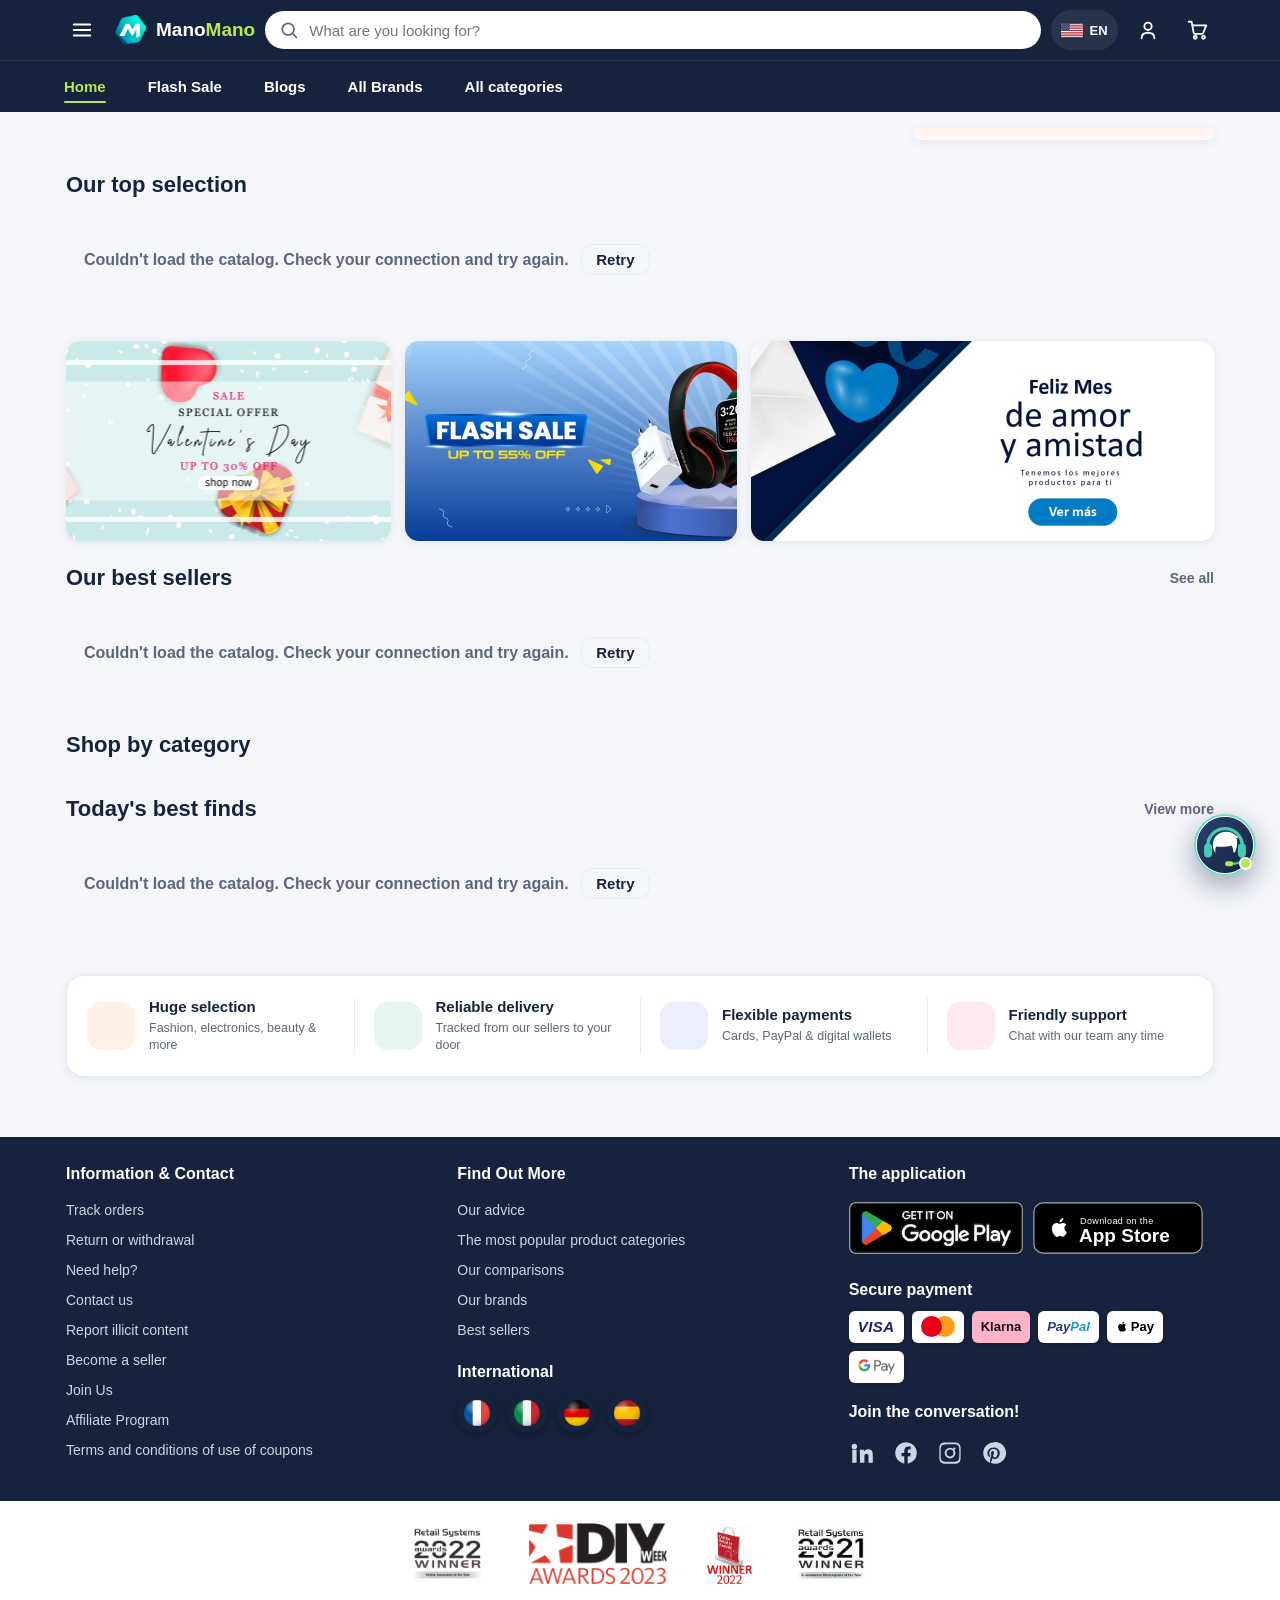
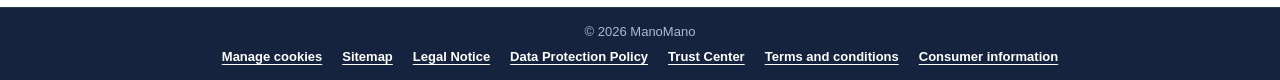
==== commit 4387a978: "add visitors5" ====
--- a/index.html
+++ b/index.html
@@ -9,7 +9,7 @@
 <link rel="manifest" href="manifest.webmanifest">
 <link rel="icon" href="images/logo-64.png" type="image/png">
 <link rel="apple-touch-icon" href="images/logo-192.png">
-<link rel="stylesheet" href="css/styles.css?v=20261128r">
+<link rel="stylesheet" href="css/styles.css?v=20261128w">
 </head>
 <body>
 <div id="site-header"></div>
@@ -20,10 +20,8 @@
   <section class="hero-carousel" id="heroCarousel" aria-label="Promotions" aria-roledescription="carousel">
     <div class="hc-viewport">
       <div class="hc-track" id="hcTrack">
-        <a class="hc-slide" href="deals.html"><img src="images/banner-1.png" alt="Mega sale on popular products — up to 60% off" width="1600" height="533" fetchpriority="high"></a>
-        <a class="hc-slide" href="deals.html"><img src="images/banner-2.png" alt="New season styles — buy 2, get 1 free" width="1600" height="533" loading="lazy"></a>
-        <a class="hc-slide" href="deals.html"><img src="images/banner-3.png" alt="Beauty week — up to 45% off" width="1600" height="533" loading="lazy"></a>
-        <a class="hc-slide" href="deals.html"><img src="images/banner-4.png" alt="The latest smartphones from $699" width="1600" height="533" loading="lazy"></a>
+        <!-- banners come from the admin panel (Banners); a placeholder shows while they load -->
+        <div class="hc-slide hc-skel" aria-hidden="true"></div>
       </div>
     </div>
     <button class="hc-arrow hc-prev" type="button" aria-label="Previous banner"><svg width="26" height="26" viewBox="0 0 24 24" fill="none" stroke="currentColor" stroke-width="2.4" stroke-linecap="round" stroke-linejoin="round"><path d="M15 18l-6-6 6-6"/></svg></button>
@@ -31,12 +29,16 @@
     <div class="hc-dots" id="hcDots" role="tablist" aria-label="Choose banner"></div>
   </section>
     <section class="cat-circles-wrap" aria-label="Shop by category">
-      <div class="cat-circles" id="catCircles"></div>
+      <div class="cat-circles" id="catCircles">
+        <span class="cc-skel"></span><span class="cc-skel"></span><span class="cc-skel"></span><span class="cc-skel"></span><span class="cc-skel"></span><span class="cc-skel"></span><span class="cc-skel"></span>
+      </div>
     </section>
     </div>
     <aside class="today-deals" aria-label="Today's deals">
       <div class="td-head"><h2 data-i18n="home.today">Today's Deals</h2><span class="td-hot" data-i18n="home.hot">Hot</span></div>
-      <div class="td-list" id="tdList"></div>
+      <div class="td-list" id="tdList">
+        <div class="td-skel"></div><div class="td-skel"></div><div class="td-skel"></div><div class="td-skel"></div>
+      </div>
       <a class="td-all" href="deals.html" data-i18n="home.seeall">See all deals ›</a>
     </aside>
   </div>
@@ -81,12 +83,12 @@
 <script src="js/i18n.js?v=20261128j"></script>
 <script src="js/visit.js?v=20261127zt"></script>
 <script src="data/catalog.js"></script>
-<script src="js/data.js?v=20261127zb"></script>
+<script src="js/data.js?v=20261128w"></script>
 <script src="js/cart.js"></script>
 <script src="js/auth.js"></script>
-<script src="js/ui.js?v=20261128p"></script>
+<script src="js/ui.js?v=20261128v"></script>
 <script src="js/render.js"></script>
-<script src="js/home.js?v=20261128m"></script>
+<script src="js/home.js?v=20261128x"></script>
 <script>
   document.querySelectorAll(".scroll-x").forEach(function(el){ if(el.innerHTML==="__SK__") el.innerHTML=RENDER.skeletons(4); });
   UI.mount({active:"home"}).then(HOME.init);
--- a/css/styles.css
+++ b/css/styles.css
@@ -908,3 +908,15 @@
 body.has-sp-fab .scroll-top{bottom:146px}
 body.has-sp-fab.has-cart-bar .scroll-top{bottom:218px}
 @media(min-width:860px){ body.has-sp-fab .scroll-top,body.has-sp-fab.has-cart-bar .scroll-top{bottom:100px} }
+
+/* ---- loading placeholders (real data only — no sample content) ---- */
+@keyframes skelShine{0%{background-position:-400px 0}100%{background-position:400px 0}}
+.hc-skel,.cc-skel,.td-skel{background:linear-gradient(90deg,#eceff5 0,#f6f7fb 40%,#eceff5 80%) #eceff5;background-size:800px 100%;animation:skelShine 1.3s linear infinite}
+.hc-slide.hc-skel{display:block;aspect-ratio:3/1;min-width:100%}
+.hero-carousel.hc-none{display:none}
+.cc-skel{flex:0 0 auto;width:76px;height:76px;border-radius:50%;margin:0 11px 30px}
+.td-skel{height:64px;border-radius:12px;margin:10px 14px}
+.load-err{padding:18px;color:var(--muted);font-weight:600}
+.load-err .btn{margin-left:8px;padding:6px 14px}
+@media(max-width:719px){.cc-skel{width:66px;height:66px;margin:0 9px 26px}}
+.hero-carousel:has(.hc-skel) .hc-arrow,.hero-carousel:has(.hc-skel) .hc-dots{display:none}
